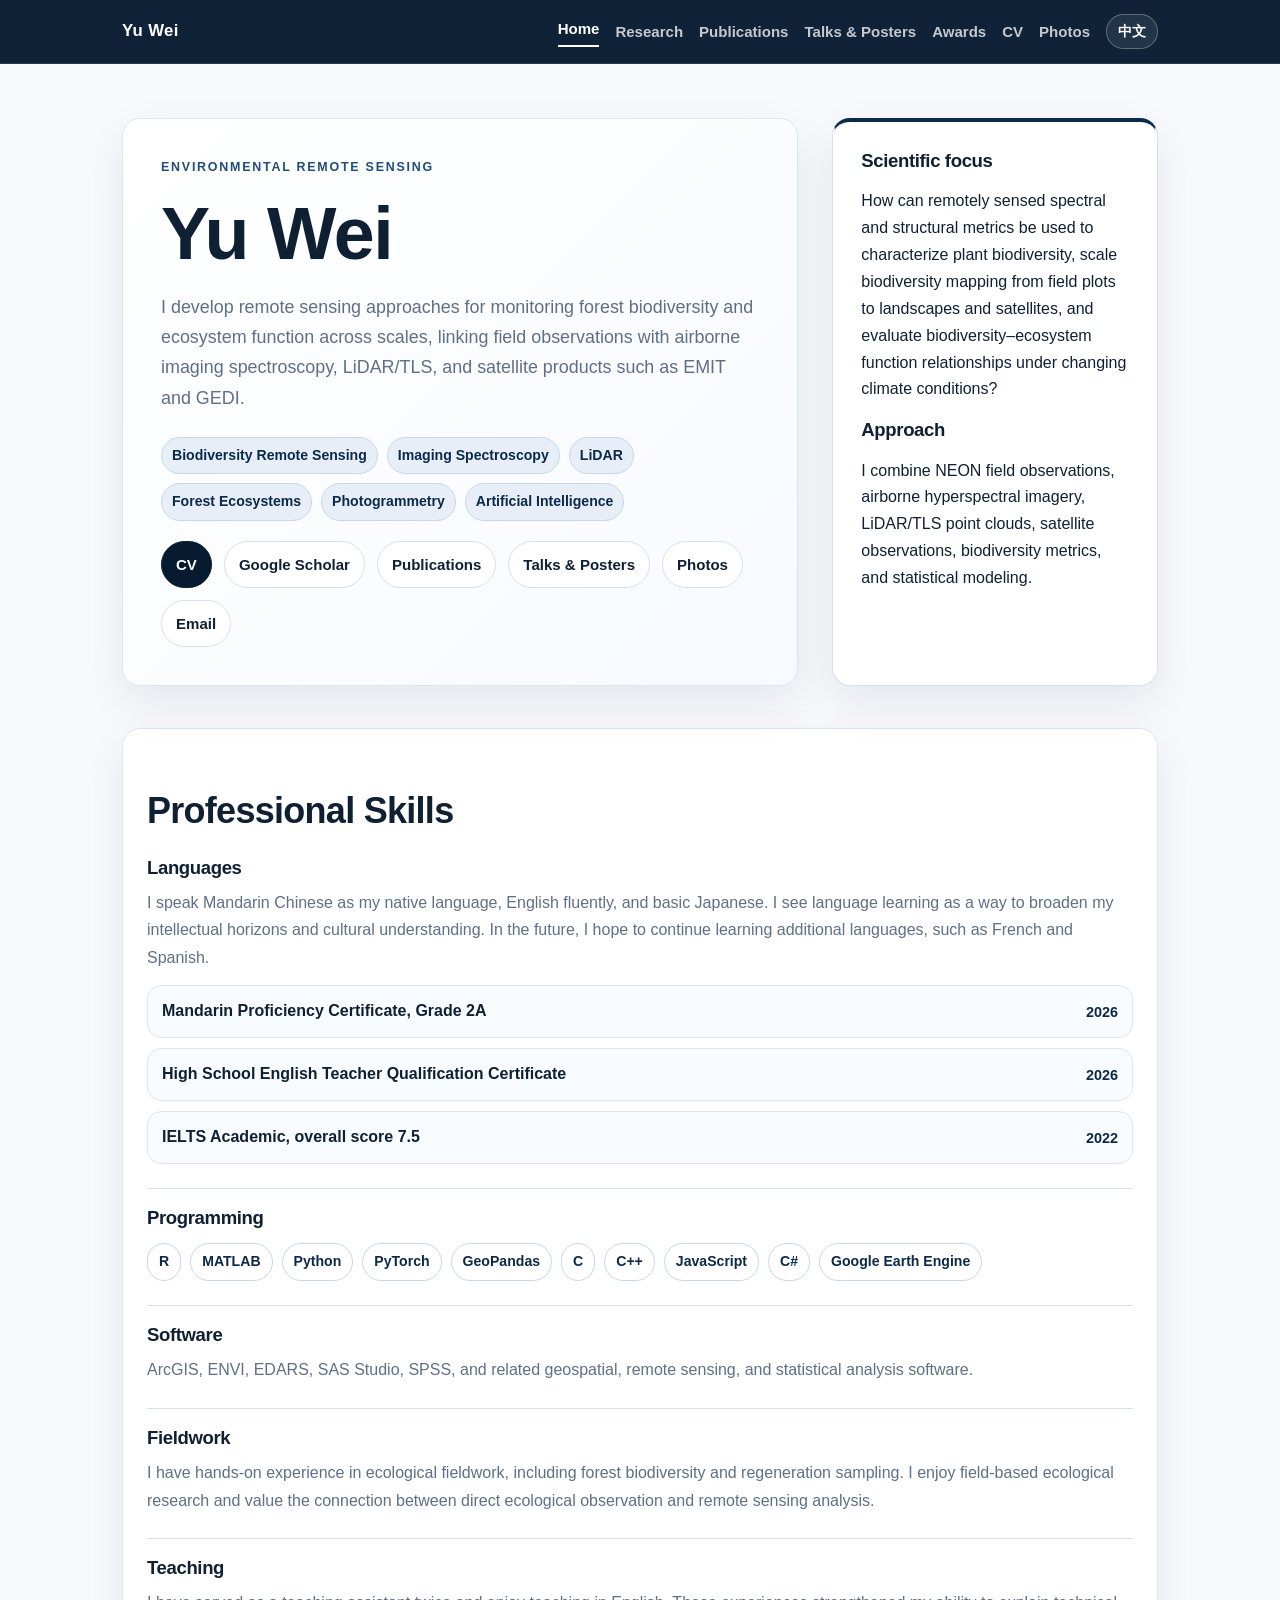
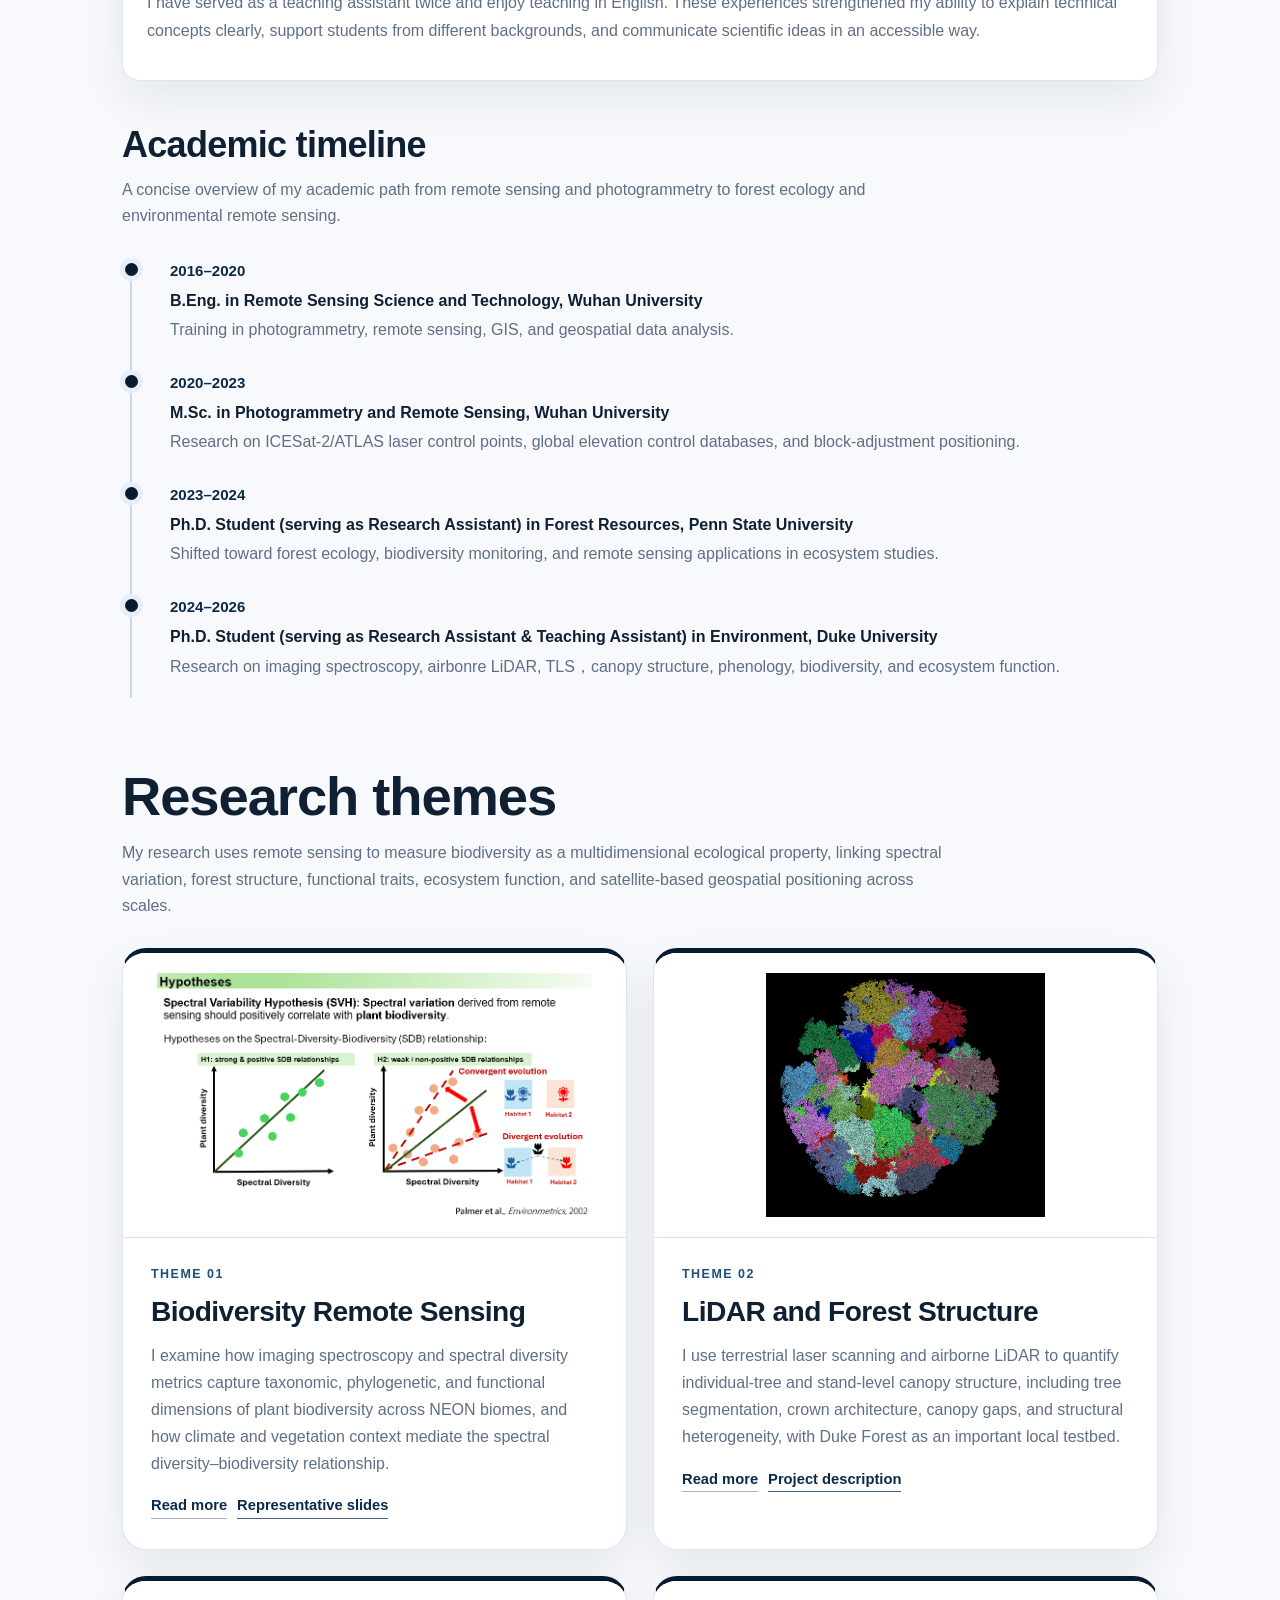
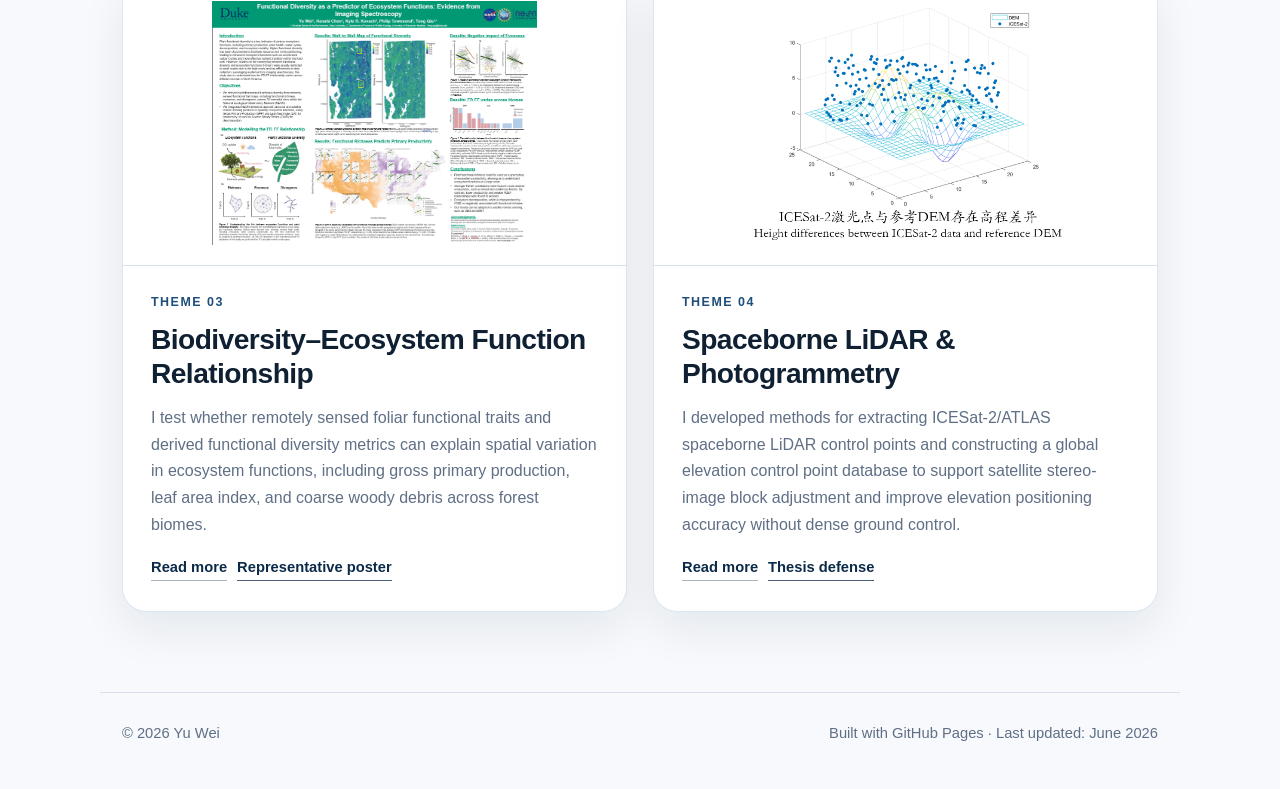
==== index.html @ 283d332b "Update index.html" ====
<!doctype html>
<html lang="en">
<head>
  <meta charset="utf-8">
  <meta name="viewport" content="width=device-width, initial-scale=1">
  <title>Yu Wei | Environmental Remote Sensing</title>
  <meta name="description" content="Yu Wei academic website: environmental remote sensing, biodiversity, imaging spectroscopy, LiDAR, forest ecosystems, and photogrammetry.">
  <link rel="stylesheet" href="assets/css/style.css">
  <script src="assets/js/language.js" defer></script>
</head>
<body>
  <header class="site-header">
    <div class="nav-wrap">
      <a class="brand" href="index.html">Yu Wei</a>
      <nav class="nav-links" aria-label="Primary navigation">
        <a class="active" href="index.html"><span data-lang="en">Home</span><span data-lang="zh">首页</span></a>
        <a href="research.html"><span data-lang="en">Research</span><span data-lang="zh">研究方向</span></a>
        <a href="publications.html"><span data-lang="en">Publications</span><span data-lang="zh">论文</span></a>
        <a href="talks.html"><span data-lang="en">Talks & Posters</span><span data-lang="zh">报告与海报</span></a>
        <a href="awards.html"><span data-lang="en">Awards</span><span data-lang="zh">获奖</span></a>
        <a href="cv.html">CV</a>
        <a href="photos.html"><span data-lang="en">Photos</span><span data-lang="zh">照片</span></a>
        <button class="lang-toggle" type="button" data-language-toggle>中文</button>
      </nav>
    </div>
  </header>

  <main>
    <section class="hero">
      <div class="hero-card">
        <div class="kicker" data-lang="en">Environmental remote sensing</div>
        <div class="kicker" data-lang="zh">环境遥感 · 森林生态 · 生物多样性</div>
        <h1>Yu Wei</h1>
        <p class="subtitle" data-lang="en">I develop remote sensing approaches for monitoring forest biodiversity and ecosystem function across scales, linking field observations with airborne imaging spectroscopy, LiDAR/TLS, and satellite products such as EMIT and GEDI.</p>
        <p class="subtitle" data-lang="zh">我的研究关注如何利用地面生态观测、机载成像光谱、LiDAR/TLS 以及 EMIT、GEDI 等卫星产品，跨尺度监测森林生物多样性与生态系统功能。</p>
        <ul class="tag-list">
          <li>Biodiversity Remote Sensing</li>
          <li>Imaging Spectroscopy</li>
          <li>LiDAR</li>
          <li>Forest Ecosystems</li>
          <li>Photogrammetry</li>
          <li>Artificial Intelligence</li>
        </ul>
        <div class="button-row">
          <a class="btn primary" href="cv.html">CV</a>
          <a class="btn" href="https://scholar.google.com/citations?view_op=list_works&hl=en&user=TXt2A0kAAAAJ&gmla=ACrTK9VvQ-kwwKFlws4cNodBIOLN2UEH8RwdOVvWnGmJT-XGql6y79Qq88NkaGDAsF8CRapXky7pC4OlZDYAz9AXnV3YLmIziG0u" target="_blank" rel="noopener">Google Scholar</a>
          <a class="btn" href="publications.html"><span data-lang="en">Publications</span><span data-lang="zh">论文列表</span></a>
          <a class="btn" href="talks.html"><span data-lang="en">Talks & Posters</span><span data-lang="zh">报告与海报</span></a>
          <a class="btn" href="photos.html"><span data-lang="en">Photos</span><span data-lang="zh">照片</span></a>
          <a class="btn" href="mailto:ywei.eco@gmail.com">Email</a>
        </div>
      </div>
      <aside class="side-card">
      <h3 data-lang="en">Scientific focus</h3>
      <h3 data-lang="zh">科学问题</h3>
      <p data-lang="en">How can remotely sensed spectral and structural metrics be used to characterize plant biodiversity, scale biodiversity mapping from field plots to landscapes and satellites, and evaluate biodiversity–ecosystem function relationships under changing climate conditions?</p>
      <p data-lang="zh">如何利用遥感获取的光谱和结构指标刻画植物多样性，将生物多样性监测从样地扩展到景观和卫星尺度，并进一步评估气候变化背景下生物多样性与生态系统功能之间的关系？</p>
    
      <h3 data-lang="en">Approach</h3>
      <h3 data-lang="zh">研究方法</h3>
      <p data-lang="en">I combine NEON field observations, airborne hyperspectral imagery, LiDAR/TLS point clouds, satellite observations, biodiversity metrics, and statistical modeling.</p>
      <p data-lang="zh">我结合 NEON 地面观测、机载高光谱影像、LiDAR/TLS 点云、卫星观测、生物多样性指标和统计建模方法开展研究。</p>
    </aside>
    </section>

<section class="card skills-certificates">

  <h2 data-lang="en">Professional Skills</h2>
  <h2 data-lang="zh">专业技能</h2>

  <div class="skill-block">
    <h3 data-lang="en">Languages</h3>
    <h3 data-lang="zh">语言能力</h3>

    <p data-lang="en">
      I speak Mandarin Chinese as my native language, English fluently, and basic Japanese. I see language learning as a way to broaden my intellectual horizons and cultural understanding. In the future, I hope to continue learning additional languages, such as French and Spanish.
    </p>

    <p data-lang="zh">
      我的母语是中文，能够流利使用英语，正在学习日语。我认为学习新的语言有助于拓宽人生的边界，因此会坚持学习更多的语言。
    </p>

    <ul class="cert-list">
      <li>
        <span data-lang="en">Mandarin Proficiency Certificate, Grade 2A</span>
        <span data-lang="zh">普通话水平测试二级甲等</span>
        <span class="cert-year">2026</span>
      </li>
      <li>
        <span data-lang="en">High School English Teacher Qualification Certificate</span>
        <span data-lang="zh">高中英语教师资格证</span>
        <span class="cert-year">2026</span>
      </li>
      <li>
        <span data-lang="en">IELTS Academic, overall score 7.5</span>
        <span data-lang="zh">IELTS 雅思学术类，总分 7.5</span>
        <span class="cert-year">2022</span>
      </li>
    </ul>
  </div>

  <div class="skill-block">
    <h3 data-lang="en">Programming</h3>
    <h3 data-lang="zh">编程</h3>

    <div class="skill-tags">
      <span>R</span>
      <span>MATLAB</span>
      <span>Python</span>
      <span>PyTorch</span>
      <span>GeoPandas</span>
      <span>C</span>
      <span>C++</span>
      <span>JavaScript</span>
      <span>C#</span>
      <span>Google Earth Engine</span>
    </div>
  </div>

  <div class="skill-block">
    <h3 data-lang="en">Software</h3>
    <h3 data-lang="zh">专业软件</h3>

    <p data-lang="en">
      ArcGIS, ENVI, EDARS, SAS Studio, SPSS, and related geospatial, remote sensing, and statistical analysis software.
    </p>

    <p data-lang="zh">
      熟悉 ArcGIS、ENVI、EDARS、SAS Studio、SPSS 等地理空间分析、遥感处理与统计分析相关软件。
    </p>
  </div>

  <div class="skill-block">
    <h3 data-lang="en">Fieldwork</h3>
    <h3 data-lang="zh">田野调查</h3>

    <p data-lang="en">
      I have hands-on experience in ecological fieldwork, including forest biodiversity and regeneration sampling. I enjoy field-based ecological research and value the connection between direct ecological observation and remote sensing analysis.
    </p>

    <p data-lang="zh">
      我具有生态学田野调查经验，包括森林生物多样性调查与森林再生采样工作。我很享受田野工作。
    </p>
  </div>

  <div class="skill-block">
    <h3 data-lang="en">Teaching</h3>
    <h3 data-lang="zh">教学经历</h3>

    <p data-lang="en">
      I have served as a teaching assistant twice and enjoy teaching in English. These experiences strengthened my ability to explain technical concepts clearly, support students from different backgrounds, and communicate scientific ideas in an accessible way.
    </p>

    <p data-lang="zh">
      我担任过两次助教，并且享受全英文教学的过程。
    </p>
  </div>
</section>

    
    <section>
      <h2 data-lang="en">Academic timeline</h2>
      <h2 data-lang="zh">学术经历</h2>
      <p class="section-intro" data-lang="en">A concise overview of my academic path from remote sensing and photogrammetry to forest ecology and environmental remote sensing.</p>
      <p class="section-intro" data-lang="zh">以下时间线展示了我从遥感与摄影测量到森林生态与环境遥感方向的学术路径。</p>
      <div class="timeline">
        <div class="timeline-item">
          <div class="timeline-year">2016–2020</div>
          <div class="timeline-title" data-lang="en">B.Eng. in Remote Sensing Science and Technology, Wuhan University</div>
          <div class="timeline-title" data-lang="zh">武汉大学 · 遥感科学与技术 · 本科</div>
          <p class="timeline-text" data-lang="en">Training in photogrammetry, remote sensing, GIS, and geospatial data analysis.</p>
          <p class="timeline-text" data-lang="zh">系统学习摄影测量、遥感、GIS 与空间数据分析。</p>
        </div>
        <div class="timeline-item">
          <div class="timeline-year">2020–2023</div>
          <div class="timeline-title" data-lang="en">M.Sc. in Photogrammetry and Remote Sensing, Wuhan University</div>
          <div class="timeline-title" data-lang="zh">武汉大学 · 摄影测量与遥感 · 硕士|教学助理</div>
          <p class="timeline-text" data-lang="en">Research on ICESat-2/ATLAS laser control points, global elevation control databases, and block-adjustment positioning.</p>
          <p class="timeline-text" data-lang="zh">研究 ICESat-2/ATLAS 星载激光控制点提取、全球高程控制点数据库构建与辅助区域网平差定位（详情见论文）。</p>
        </div>
        <div class="timeline-item">
          <div class="timeline-year">2023–2024</div>
          <div class="timeline-title" data-lang="en">Ph.D. Student (serving as Research Assistant) in Forest Resources, Penn State University</div>
          <div class="timeline-title" data-lang="zh">宾夕法尼亚州立大学 · 森林资源方向 · 博士|研究助理</div>
          <p class="timeline-text" data-lang="en">Shifted toward forest ecology, biodiversity monitoring, and remote sensing applications in ecosystem studies.</p>
          <p class="timeline-text" data-lang="zh">研究方向转向森林监测、植被生物多样性监测、AI+遥感、森林生态系统的遥感检测应用等。</p>
        </div>
        <div class="timeline-item">
          <div class="timeline-year">2024–2026</div>
          <div class="timeline-title" data-lang="en">Ph.D. Student (serving as Research Assistant & Teaching Assistant) in Environment, Duke University</div>
          <div class="timeline-title" data-lang="zh">杜克大学 · 环境方向 · 博士|研究助理|教学助理</div>
          <p class="timeline-text" data-lang="en">Research on imaging spectroscopy, airbonre LiDAR, TLS，canopy structure, phenology, biodiversity, and ecosystem function.</p>
          <p class="timeline-text" data-lang="zh">围绕成像光谱、机载LiDAR、地基激光雷达、森林冠层结构、物候、生物多样性与生态系统功能开展研究。</p>
        </div>
      </div>
    </section>

    <section>
      <h2 class="home-themes-title" data-lang="en">Research themes</h2>
<h2 class="home-themes-title" data-lang="zh">主要研究主题</h2>

<p class="section-intro" data-lang="en">My research uses remote sensing to measure biodiversity as a multidimensional ecological property, linking spectral variation, forest structure, functional traits, ecosystem function, and satellite-based geospatial positioning across scales.</p>
<p class="section-intro" data-lang="zh">我的研究利用遥感方法刻画多维度生物多样性，并将光谱变化、森林结构、功能性状、生态系统功能以及星载遥感定位方法联系起来。</p>

<div class="theme-grid">
  <article class="theme-card featured">
    <a class="theme-media-link" href="assets/img/research-biodiversity.svg" target="_blank" rel="noopener">
      <img class="theme-media" src="assets/img/research-biodiversity.svg" alt="Biodiversity remote sensing figure">
    </a>
    <div class="theme-body">
      <div class="theme-number">Theme 01</div>
      <h3 class="theme-title" data-lang="en">Biodiversity Remote Sensing</h3>
      <h3 class="theme-title" data-lang="zh">生物多样性遥感</h3>
      <p data-lang="en">I examine how imaging spectroscopy and spectral diversity metrics capture taxonomic, phylogenetic, and functional dimensions of plant biodiversity across NEON biomes, and how climate and vegetation context mediate the spectral diversity–biodiversity relationship.</p>
      <p data-lang="zh">我研究成像光谱和光谱多样性指标如何刻画植物分类、系统发育和功能多样性，并分析气候和植被类型如何影响光谱多样性—生物多样性关系。</p>
      <div class="link-row">
        <a class="mini-link" href="research.html">Read more</a>
        <a class="mini-link" href="assets/files/esa-slides.pdf" target="_blank" rel="noopener">Representative slides</a>
      </div>
    </div>
  </article>

  <article class="theme-card featured">
    <a class="theme-media-link" href="assets/img/research-forest-structure.svg" target="_blank" rel="noopener">
      <img class="theme-media" src="assets/img/research-forest-structure.svg" alt="LiDAR and forest structure figure">
    </a>
    <div class="theme-body">
      <div class="theme-number">Theme 02</div>
      <h3 class="theme-title" data-lang="en">LiDAR and Forest Structure</h3>
      <h3 class="theme-title" data-lang="zh">LiDAR 与森林结构</h3>
      <p data-lang="en">I use terrestrial laser scanning and airborne LiDAR to quantify individual-tree and stand-level canopy structure, including tree segmentation, crown architecture, canopy gaps, and structural heterogeneity, with Duke Forest as an important local testbed.</p>
      <p data-lang="zh">我利用 TLS 和机载 LiDAR 量化单木和林分尺度的冠层结构，包括单木分割、树冠结构、林窗和结构异质性，并以 Duke Forest 作为重要研究样地。</p>
      <div class="link-row">
        <a class="mini-link" href="research.html">Read more</a>
        <a class="mini-link" href="assets/files/duke-forest-biodiversity.pdf" target="_blank" rel="noopener">Project description</a>
      </div>
    </div>
  </article>

  <article class="theme-card featured">
    <a class="theme-media-link" href="assets/img/talk-agu-2024.svg" target="_blank" rel="noopener">
      <img class="theme-media" src="assets/img/talk-agu-2024.svg" alt="Biodiversity and ecosystem function poster">
    </a>
    <div class="theme-body">
      <div class="theme-number">Theme 03</div>
      <h3 class="theme-title" data-lang="en">Biodiversity–Ecosystem Function Relationship</h3>
      <h3 class="theme-title" data-lang="zh">生物多样性—生态系统功能关系</h3>
      <p data-lang="en">I test whether remotely sensed foliar functional traits and derived functional diversity metrics can explain spatial variation in ecosystem functions, including gross primary production, leaf area index, and coarse woody debris across forest biomes.</p>
      <p data-lang="zh">我研究遥感反演的叶片功能性状和功能多样性指标是否能够解释生态系统功能的空间差异，包括 GPP、LAI 和粗木质残体等指标。</p>
      <div class="link-row">
        <a class="mini-link" href="research.html">Read more</a>
        <a class="mini-link" href="assets/files/poster-yu-final.pdf" target="_blank" rel="noopener">Representative poster</a>
      </div>
    </div>
  </article>

  <article class="theme-card featured">
    <a class="theme-media-link" href="assets/img/research-spaceborne-lidar.svg" target="_blank" rel="noopener">
      <img class="theme-media" src="assets/img/research-spaceborne-lidar.svg" alt="Spaceborne LiDAR and photogrammetry figure">
    </a>
    <div class="theme-body">
      <div class="theme-number">Theme 04</div>
      <h3 class="theme-title" data-lang="en">Spaceborne LiDAR & Photogrammetry</h3>
      <h3 class="theme-title" data-lang="zh">星载 LiDAR 与摄影测量</h3>
      <p data-lang="en">I developed methods for extracting ICESat-2/ATLAS spaceborne LiDAR control points and constructing a global elevation control point database to support satellite stereo-image block adjustment and improve elevation positioning accuracy without dense ground control.</p>
      <p data-lang="zh">我研究 ICESat-2/ATLAS 星载激光控制点提取和全球高程控制点数据库构建方法，用于辅助光学卫星立体影像区域网平差，并提升少控制或无地面控制条件下的高程定位精度。</p>
      <div class="link-row">
        <a class="mini-link" href="research.html">Read more</a>
        <a class="mini-link" href="assets/files/wuhan-thesis-defense.pdf" target="_blank" rel="noopener">Thesis defense</a>
      </div>
    </div>
  </article>
  </div>
  </main>

  <footer class="footer">
    <span>© <span id="year">2026</span> Yu Wei</span>
    <span data-lang="en">Built with GitHub Pages · Last updated: June 2026</span>
    <span data-lang="zh">基于 GitHub Pages 搭建 · 最近更新：2026年6月</span>
  </footer>
  <script>document.getElementById('year').textContent = new Date().getFullYear();</script>
</body>
</html>
---- assets/css/style.css ----
:root {
  --bg: #f7f9fc;
  --paper: #ffffff;
  --text: #102033;
  --muted: #5f6f85;
  --line: #d8e0ec;
  --accent: #0b2a4a;
  --accent-soft: #e7eef8;
  --accent-2: #1f4e79;
  --navy: #061a30;
  --navy-2: #0b2a4a;
  --shadow: 0 18px 45px rgba(6, 26, 48, 0.08);
  --radius: 18px;
  --max: 1080px;
}

* { box-sizing: border-box; }

html { scroll-behavior: smooth; }

body {
  margin: 0;
  background: var(--bg);
  color: var(--text);
  font-family: Inter, -apple-system, BlinkMacSystemFont, "Segoe UI", "Noto Sans", "Helvetica Neue", Arial, "Noto Sans SC", sans-serif;
  line-height: 1.68;
  font-size: 16px;
}

a { color: var(--accent); text-decoration: none; }
a:hover { text-decoration: underline; }

.site-header {
  position: sticky;
  top: 0;
  z-index: 100;
  background: rgba(251, 251, 248, 0.92);
  backdrop-filter: blur(14px);
  border-bottom: 1px solid var(--line);
}

.nav-wrap {
  max-width: var(--max);
  margin: 0 auto;
  padding: 14px 22px;
  display: flex;
  align-items: center;
  justify-content: space-between;
  gap: 18px;
}

.brand {
  font-size: 1.05rem;
  font-weight: 750;
  letter-spacing: 0.02em;
  color: var(--text);
  white-space: nowrap;
}

.nav-links {
  display: flex;
  align-items: center;
  gap: 16px;
  font-size: 0.94rem;
  flex-wrap: wrap;
  justify-content: flex-end;
}

.nav-links a {
  color: var(--muted);
  font-weight: 550;
}

.nav-links a.active,
.nav-links a:hover {
  color: var(--accent);
  text-decoration: none;
}

.lang-toggle {
  border: 1px solid var(--line);
  background: var(--paper);
  color: var(--text);
  padding: 7px 11px;
  border-radius: 999px;
  cursor: pointer;
  font-weight: 650;
  font-size: 0.9rem;
  box-shadow: 0 5px 12px rgba(31, 41, 51, 0.04);
}

.lang-toggle:hover { border-color: var(--accent); color: var(--accent); }

main {
  max-width: var(--max);
  margin: 0 auto;
  padding: 54px 22px 80px;
}

.hero {
  display: grid;
  grid-template-columns: 1.35fr 0.65fr;
  gap: 34px;
  align-items: stretch;
  margin-bottom: 42px;
}

.hero-card,
.side-card,
.card,
.project-card,
.entry-card {
  background: var(--paper);
  border: 1px solid var(--line);
  border-radius: var(--radius);
  box-shadow: var(--shadow);
}

.hero-card { padding: 38px; }
.side-card { padding: 28px; }

.kicker {
  text-transform: uppercase;
  letter-spacing: 0.14em;
  color: var(--accent-2);
  font-size: 0.78rem;
  font-weight: 800;
  margin-bottom: 12px;
}

h1, h2, h3 {
  line-height: 1.2;
  margin: 0 0 14px;
  letter-spacing: -0.02em;
}

h1 { font-size: clamp(2.15rem, 6vw, 4.6rem); }
h2 { font-size: clamp(1.55rem, 3vw, 2.25rem); margin-top: 36px; }
h3 { font-size: 1.16rem; }

.subtitle {
  font-size: 1.12rem;
  color: var(--muted);
  max-width: 760px;
  margin: 0 0 24px;
}

.button-row {
  display: flex;
  flex-wrap: wrap;
  gap: 12px;
  margin-top: 20px;
}

.btn {
  display: inline-flex;
  align-items: center;
  gap: 7px;
  border: 1px solid var(--line);
  background: var(--paper);
  color: var(--text);
  padding: 10px 14px;
  border-radius: 999px;
  font-weight: 650;
  font-size: 0.94rem;
}

.btn.primary {
  background: var(--accent);
  border-color: var(--accent);
  color: #fff;
}

.btn:hover { text-decoration: none; transform: translateY(-1px); }

.tag-list {
  display: flex;
  flex-wrap: wrap;
  gap: 9px;
  padding: 0;
  margin: 16px 0 0;
  list-style: none;
}

.tag-list li {
  border: 1px solid var(--line);
  background: var(--accent-soft);
  color: #274857;
  border-radius: 999px;
  padding: 6px 10px;
  font-size: 0.88rem;
  font-weight: 650;
}

.section-intro {
  color: var(--muted);
  max-width: 820px;
  margin-top: -4px;
  margin-bottom: 22px;
}

.grid-2,
.grid-3 {
  display: grid;
  gap: 18px;
}

.grid-2 { grid-template-columns: repeat(2, minmax(0, 1fr)); }
.grid-3 { grid-template-columns: repeat(3, minmax(0, 1fr)); }

.card,
.project-card,
.entry-card { padding: 24px; }

.card p,
.project-card p,
.entry-card p { margin: 8px 0 0; color: var(--muted); }

.meta {
  font-size: 0.91rem;
  color: var(--muted);
  font-weight: 600;
}

.timeline {
  position: relative;
  margin: 28px 0 12px;
  padding-left: 26px;
}

.timeline::before {
  content: "";
  position: absolute;
  left: 8px;
  top: 4px;
  bottom: 8px;
  width: 2px;
  background: var(--line);
}

.timeline-item {
  position: relative;
  padding: 0 0 26px 22px;
}

.timeline-item::before {
  content: "";
  position: absolute;
  left: -23px;
  top: 5px;
  width: 13px;
  height: 13px;
  border-radius: 50%;
  background: var(--accent);
  box-shadow: 0 0 0 5px var(--accent-soft);
}

.timeline-year {
  font-weight: 800;
  color: var(--accent);
  font-size: 0.94rem;
  margin-bottom: 4px;
}

.timeline-title { font-weight: 800; margin-bottom: 3px; }
.timeline-text { color: var(--muted); margin: 0; }

.list-clean {
  list-style: none;
  padding: 0;
  margin: 0;
}

.list-clean li {
  padding: 14px 0;
  border-bottom: 1px solid var(--line);
}

.list-clean li:last-child { border-bottom: none; }

.pub-title,
.talk-title {
  font-weight: 760;
  color: var(--text);
}

.citation {
  color: var(--muted);
  margin: 5px 0 8px;
}

.link-row {
  display: flex;
  flex-wrap: wrap;
  gap: 10px;
  margin-top: 8px;
}

.mini-link {
  border-bottom: 1px solid rgba(36, 92, 116, 0.35);
  font-size: 0.92rem;
  font-weight: 650;
}

.notice {
  border: 1px solid #d8d6c9;
  background: #fffdf2;
  color: #5a4b21;
  border-radius: var(--radius);
  padding: 18px 20px;
  margin: 22px 0;
}

.footer {
  border-top: 1px solid var(--line);
  color: var(--muted);
  max-width: var(--max);
  margin: 0 auto;
  padding: 28px 22px 44px;
  font-size: 0.92rem;
  display: flex;
  justify-content: space-between;
  gap: 14px;
  flex-wrap: wrap;
}

[data-lang="zh"] { display: none; }
html.zh [data-lang="en"] { display: none; }
html.zh [data-lang="zh"] { display: initial; }
html.zh div[data-lang="zh"],
html.zh section[data-lang="zh"],
html.zh article[data-lang="zh"],
html.zh ul[data-lang="zh"],
html.zh li[data-lang="zh"],
html.zh p[data-lang="zh"] { display: block; }
html.zh span[data-lang="zh"],
html.zh a[data-lang="zh"] { display: inline; }

@media (max-width: 840px) {
  .hero { grid-template-columns: 1fr; }
  .grid-2, .grid-3 { grid-template-columns: 1fr; }
  .nav-wrap { align-items: flex-start; flex-direction: column; }
  .nav-links { justify-content: flex-start; gap: 12px; }
  .hero-card { padding: 28px; }
  main { padding-top: 34px; }
}


/* --- Media-rich update: research theme images, larger theme cards, presentation media --- */
.theme-grid {
  display: grid;
  grid-template-columns: repeat(3, minmax(0, 1fr));
  gap: 22px;
  margin-top: 22px;
}

.theme-card {
  overflow: hidden;
  background: var(--paper);
  border: 1px solid var(--line);
  border-radius: 24px;
  box-shadow: var(--shadow);
  display: flex;
  flex-direction: column;
  min-height: 100%;
}

.theme-card.featured {
  grid-column: span 1;
}

.theme-media {
  display: block;
  width: 100%;
  aspect-ratio: 16 / 9.2;
  object-fit: cover;
  background: var(--accent-soft);
  border-bottom: 1px solid var(--line);
}

.theme-body {
  padding: 24px 24px 26px;
}

.theme-number {
  color: var(--accent-2);
  font-size: 0.78rem;
  text-transform: uppercase;
  letter-spacing: 0.12em;
  font-weight: 800;
  margin-bottom: 10px;
}

.theme-title {
  font-size: clamp(1.42rem, 2.4vw, 2.05rem);
  margin-bottom: 12px;
}

.theme-body p {
  color: var(--muted);
  margin: 0 0 14px;
}

.home-themes-title {
  font-size: clamp(2rem, 4.4vw, 3.4rem);
  margin-top: 54px;
}

.entry-media-card {
  display: grid;
  grid-template-columns: 0.95fr 1.05fr;
  gap: 0;
  padding: 0;
  overflow: hidden;
}

.entry-media-card .entry-media,
.talk-media,
.pub-media {
  width: 100%;
  height: 100%;
  min-height: 220px;
  object-fit: cover;
  background: var(--accent-soft);
}

.entry-media-card .entry-content {
  padding: 26px;
}

.pub-feature {
  display: grid;
  grid-template-columns: 0.85fr 1.15fr;
  gap: 0;
  overflow: hidden;
  background: var(--paper);
  border: 1px solid var(--line);
  border-radius: var(--radius);
  box-shadow: var(--shadow);
  margin-bottom: 16px;
}

.pub-feature .pub-content {
  padding: 24px;
}

.talk-card {
  display: grid;
  grid-template-columns: 220px 1fr;
  gap: 0;
  padding: 0;
  overflow: hidden;
  margin-bottom: 16px;
}

.talk-card.no-media {
  display: block;
  padding: 22px 24px;
}

.talk-card .talk-content {
  padding: 22px 24px;
}

.media-note {
  font-size: 0.88rem;
  color: var(--muted);
  margin-top: 9px;
}

@media (max-width: 920px) {
  .theme-grid { grid-template-columns: 1fr; }
  .entry-media-card,
  .pub-feature,
  .talk-card { grid-template-columns: 1fr; }
  .talk-media, .pub-media, .entry-media-card .entry-media { min-height: 190px; }
}

/* Make bilingual headings keep their natural block layout after switching language. */
html.zh h1[data-lang="zh"],
html.zh h2[data-lang="zh"],
html.zh h3[data-lang="zh"] { display: block; }


/* --- v3 navy academic theme + photos page --- */
.site-header {
  background: rgba(6, 26, 48, 0.96);
  border-bottom: 1px solid rgba(255,255,255,0.12);
}

.brand { color: #ffffff; }
.nav-links a { color: rgba(255,255,255,0.76); }
.nav-links a.active,
.nav-links a:hover {
  color: #ffffff;
  text-decoration: none;
}
.nav-links a.active {
  border-bottom: 2px solid #ffffff;
  padding-bottom: 3px;
}

.lang-toggle {
  border-color: rgba(255,255,255,0.28);
  background: rgba(255,255,255,0.08);
  color: #ffffff;
  box-shadow: none;
}
.lang-toggle:hover {
  border-color: #ffffff;
  color: #ffffff;
}

.hero-card {
  background: linear-gradient(135deg, #ffffff 0%, #f7faff 100%);
  border-color: #dce6f3;
}

.side-card {
  border-top: 4px solid var(--accent);
}

.kicker { color: var(--accent-2); }

.btn.primary {
  background: var(--navy);
  border-color: var(--navy);
}
.btn.primary:hover {
  background: var(--accent);
  border-color: var(--accent);
}

.tag-list li {
  background: var(--accent-soft);
  color: var(--accent);
  border-color: #c8d7eb;
}

.timeline::before { background: #c9d6e8; }
.timeline-item::before {
  background: var(--navy);
  box-shadow: 0 0 0 5px var(--accent-soft);
}
.timeline-year { color: var(--accent); }

.theme-card, .card, .project-card, .entry-card, .pub-feature {
  border-color: #dce6f3;
}
.theme-card {
  border-top: 5px solid var(--navy);
}
.theme-number { color: var(--accent-2); }
.theme-media, .talk-media, .pub-media, .entry-media-card .entry-media {
  background: #e7eef8;
}

.mini-link {
  color: var(--accent);
  border-bottom-color: rgba(11,42,74,0.35);
}

.notice {
  border-color: #c8d7eb;
  background: #f4f8ff;
  color: #183a5f;
}

.photo-grid {
  display: grid;
  grid-template-columns: repeat(3, minmax(0, 1fr));
  gap: 20px;
  margin-top: 22px;
}

.photo-card {
  overflow: hidden;
  background: var(--paper);
  border: 1px solid #dce6f3;
  border-radius: 22px;
  box-shadow: var(--shadow);
}

.photo-card img {
  width: 100%;
  aspect-ratio: 4 / 3;
  object-fit: cover;
  display: block;
  background: var(--accent-soft);
  border-bottom: 1px solid var(--line);
}

.photo-caption {
  padding: 18px 18px 20px;
}

.photo-caption h3 {
  margin-bottom: 6px;
}

.photo-caption p {
  margin: 0;
  color: var(--muted);
}

.photo-date {
  color: var(--accent-2);
  font-weight: 800;
  font-size: 0.86rem;
  letter-spacing: 0.08em;
  text-transform: uppercase;
  margin-bottom: 7px;
}

@media (max-width: 920px) {
  .photo-grid { grid-template-columns: 1fr; }
}


/* --- Final media display fix: show full figures, add white borders, avoid cropping --- */

/* Home research theme images */
.theme-media {
  display: block;
  width: 100%;
  height: 250px;
  aspect-ratio: auto;
  object-fit: contain;
  object-position: center;
  background: #ffffff;
  padding: 18px;
  box-sizing: border-box;
  border-bottom: 1px solid #d9e1ec;
}

/* Make theme cards look cleaner with figures */
.theme-card {
  overflow: hidden;
  background: #ffffff;
}

.theme-card:hover {
  transform: translateY(-2px);
  transition: transform 0.18s ease, box-shadow 0.18s ease;
  box-shadow: 0 22px 55px rgba(6, 26, 48, 0.12);
}

/* Talk and poster cards */
.talk-card {
  display: grid;
  grid-template-columns: minmax(300px, 38%) 1fr;
  gap: 0;
  padding: 0;
  overflow: hidden;
  margin-bottom: 18px;
}

/* Image wrapper for clickable high-res media */
.talk-media-link {
  background: #ffffff;
  padding: 16px;
  min-height: 260px;
  display: flex;
  align-items: center;
  justify-content: center;
  border-bottom: 0;
  border-right: 1px solid #d9e1ec;
  position: relative;
  text-decoration: none;
}

/* Actual talk/poster image */
.talk-media {
  width: 100%;
  height: 100%;
  max-height: 360px;
  min-height: 0;
  object-fit: contain;
  object-position: center;
  background: #ffffff;
  display: block;
}

/* Small hover label */
.talk-media-link::after {
  content: "Open image";
  position: absolute;
  right: 12px;
  bottom: 12px;
  background: rgba(6, 26, 48, 0.88);
  color: #ffffff;
  font-size: 0.72rem;
  font-weight: 800;
  letter-spacing: 0.05em;
  text-transform: uppercase;
  padding: 5px 9px;
  border-radius: 999px;
  opacity: 0;
  transform: translateY(4px);
  transition: opacity 0.18s ease, transform 0.18s ease;
}

.talk-media-link:hover {
  background: #f8fbff;
  text-decoration: none;
}

.talk-media-link:hover::after {
  opacity: 1;
  transform: translateY(0);
}

/* PDF links */
.link-row .mini-link[href$=".pdf"] {
  color: var(--accent);
  border-bottom-color: rgba(11, 42, 74, 0.75);
}

/* Simple responsive layout */
@media (max-width: 920px) {
  .theme-media {
    height: 230px;
  }

  .talk-card {
    grid-template-columns: 1fr;
  }

  .talk-media-link {
    min-height: 240px;
    border-right: 0;
    border-bottom: 1px solid #d9e1ec;
  }

  .talk-media {
    max-height: 320px;
  }
}

/* --- Homepage research themes: 4 cards, 2 per row, full image display --- */

.theme-grid {
  display: grid;
  grid-template-columns: repeat(2, minmax(0, 1fr));
  gap: 26px;
  margin-top: 28px;
}

.theme-card {
  overflow: hidden;
  background: #ffffff;
  border: 1px solid #dce6f3;
  border-top: 5px solid var(--navy);
  border-radius: 24px;
  box-shadow: var(--shadow);
  display: flex;
  flex-direction: column;
  min-height: 100%;
}

.theme-media-link {
  display: flex;
  align-items: center;
  justify-content: center;
  height: 285px;
  padding: 20px;
  background: #ffffff;
  border-bottom: 1px solid #d9e1ec;
  overflow: hidden;
  text-decoration: none;
}

.theme-media-link:hover {
  background: #f8fbff;
  text-decoration: none;
}

.theme-media {
  width: 100%;
  height: 100%;
  aspect-ratio: auto;
  object-fit: contain;
  object-position: center;
  display: block;
  background: #ffffff;
  border-bottom: 0;
  padding: 0;
}

.theme-body {
  padding: 26px 28px 30px;
}

.theme-number {
  color: var(--accent-2);
  font-size: 0.78rem;
  text-transform: uppercase;
  letter-spacing: 0.12em;
  font-weight: 800;
  margin-bottom: 10px;
}

.theme-title {
  font-size: clamp(1.45rem, 2.2vw, 2.15rem);
  margin-bottom: 14px;
}

.theme-body p {
  color: var(--muted);
  margin: 0 0 16px;
}

.home-themes-title {
  font-size: clamp(2.1rem, 4.4vw, 3.4rem);
  margin-top: 58px;
}

@media (max-width: 920px) {
  .theme-grid {
    grid-template-columns: 1fr;
  }

  .theme-media-link {
    height: 240px;
  }
}


/* --- Research page detailed theme layout --- */

.research-theme-section {
  margin-top: 44px;
}

.research-theme-heading {
  margin-bottom: 18px;
}

.research-theme-heading .theme-number {
  display: inline-block;
  margin-bottom: 8px;
  color: var(--accent-2);
  font-size: 0.78rem;
  text-transform: uppercase;
  letter-spacing: 0.12em;
  font-weight: 800;
}

.research-theme-heading h2 {
  margin-top: 0;
}

.entry-media-link {
  background: #ffffff;
  padding: 18px;
  min-height: 260px;
  display: flex;
  align-items: center;
  justify-content: center;
  border-right: 1px solid #d9e1ec;
  text-decoration: none;
}

.entry-media-link:hover {
  background: #f8fbff;
  text-decoration: none;
}

.entry-media-card .entry-media {
  width: 100%;
  height: 100%;
  max-height: 340px;
  object-fit: contain;
  object-position: center;
  background: #ffffff;
}

.project-timeline {
  display: grid;
  gap: 16px;
  margin-top: 18px;
}

.project-detail-card {
  background: #ffffff;
  border: 1px solid #dce6f3;
  border-left: 5px solid var(--navy);
  border-radius: 18px;
  box-shadow: 0 12px 34px rgba(6, 26, 48, 0.06);
  padding: 22px 24px;
}

.project-detail-card h3 {
  margin-bottom: 8px;
}

.project-detail-card p {
  color: var(--muted);
  margin: 8px 0 0;
}

.project-date {
  color: var(--accent-2);
  font-size: 0.86rem;
  font-weight: 800;
  letter-spacing: 0.06em;
  text-transform: uppercase;
  margin-bottom: 8px;
}

@media (max-width: 920px) {
  .entry-media-link {
    border-right: 0;
    border-bottom: 1px solid #d9e1ec;
    min-height: 230px;
  }

  .entry-media-card .entry-media {
    max-height: 300px;
  }
}

/* --- Research page project timeline: clean academic layout --- */

.project-timeline {
  position: relative;
  display: grid;
  gap: 20px;
  margin-top: 24px;
  margin-left: 8px;
  padding-left: 34px;
}

/* vertical line */
.project-timeline::before {
  content: "";
  position: absolute;
  left: 9px;
  top: 8px;
  bottom: 8px;
  width: 2px;
  background: #c9d6e8;
}

/* each project card */
.project-detail-card {
  position: relative;
  background: #ffffff;
  border: 1px solid #dce6f3;
  border-radius: 18px;
  box-shadow: 0 12px 34px rgba(6, 26, 48, 0.07);
  padding: 22px 26px 24px;
}

/* timeline dot */
.project-detail-card::before {
  content: "";
  position: absolute;
  left: -33px;
  top: 27px;
  width: 14px;
  height: 14px;
  border-radius: 50%;
  background: var(--navy);
  box-shadow: 0 0 0 5px #e7eef8;
}

/* time label */
.project-date {
  display: inline-block;
  margin-bottom: 8px;
  padding: 4px 10px;
  border-radius: 999px;
  background: #e7eef8;
  color: var(--accent);
  font-size: 0.86rem;
  font-weight: 800;
  letter-spacing: 0.04em;
}

/* project title */
.project-detail-card h3 {
  margin: 0 0 12px;
  color: var(--text);
  font-size: 1.25rem;
  line-height: 1.32;
}

/* project description */
.project-detail-card p {
  margin: 0 0 12px;
  color: var(--muted);
  line-height: 1.72;
}

/* links inside each project card */
.project-detail-card .link-row {
  margin-top: 14px;
}

.project-detail-card .mini-link {
  display: inline-flex;
  align-items: center;
  border: 1px solid #c8d7eb;
  border-radius: 999px;
  padding: 6px 11px;
  background: #ffffff;
  color: var(--accent);
  font-weight: 750;
  font-size: 0.88rem;
  text-decoration: none;
}

.project-detail-card .mini-link:hover {
  background: #f4f8ff;
  border-color: var(--accent);
  text-decoration: none;
}

/* spacing between major research themes */
.research-theme-section {
  margin-top: 56px;
}

.research-theme-heading {
  margin-bottom: 20px;
}

.research-theme-heading .theme-number {
  display: inline-block;
  margin-bottom: 8px;
  color: var(--accent-2);
  font-size: 0.78rem;
  text-transform: uppercase;
  letter-spacing: 0.12em;
  font-weight: 800;
}

.research-theme-heading h2 {
  margin-top: 0;
  margin-bottom: 16px;
}

/* mobile */
@media (max-width: 720px) {
  .project-timeline {
    margin-left: 0;
    padding-left: 24px;
  }

  .project-timeline::before {
    left: 6px;
  }

  .project-detail-card::before {
    left: -27px;
  }

  .project-detail-card {
    padding: 20px 20px 22px;
  }
}

/* --- Larger spacing between research themes --- */

.research-theme-section {
  margin-top: 90px;
  padding-top: 18px;
}

/* First theme should also have enough distance from the intro card */
.card + .research-theme-section {
  margin-top: 96px;
}

/* Add visual separation between themes */
.research-theme-section + .research-theme-section {
  margin-top: 110px;
}

/* Theme label spacing */
.research-theme-heading {
  margin-bottom: 26px;
}

.research-theme-heading .theme-number {
  display: inline-block;
  margin-bottom: 14px;
}

/* Theme title should not stick to the top */
.research-theme-heading h2 {
  margin-top: 0;
  margin-bottom: 22px;
}

/* Give the overview card some breathing room before project timeline */
.entry-media-card {
  margin-bottom: 28px;
}

/* Project timeline spacing */
.project-timeline {
  margin-top: 30px;
}

/* --- Highlight my name in publication author lists --- */

.author-me {
  color: #0b4f8a;
  font-weight: 850;
}

.author-note {
  display: inline-block;
  margin-top: 7px;
  padding: 4px 9px;
  border-radius: 999px;
  background: #e7eef8;
  color: #0b2a4a;
  font-size: 0.82rem;
  font-weight: 750;
  letter-spacing: 0.01em;
}


/* --- Talks page: event-first layout, citation hierarchy, light-blue author highlight --- */

.author-me {
  color: #4f9cf9;
  font-weight: 850;
}

.event-name {
  color: var(--text);
  font-size: 1.22rem;
  font-weight: 850;
  line-height: 1.32;
  margin-bottom: 4px;
}

.event-meta {
  color: var(--accent-2);
  font-size: 0.92rem;
  font-weight: 750;
  margin-bottom: 10px;
}

.talk-citation {
  color: var(--muted);
  font-size: 0.94rem;
  line-height: 1.58;
  margin: 8px 0 12px;
}

.talk-abstract {
  margin-top: 14px;
  padding: 15px 17px;
  border-left: 4px solid #4f9cf9;
  background: #f4f8ff;
  border-radius: 14px;
}

.talk-abstract p {
  color: var(--muted);
  font-size: 0.94rem;
  line-height: 1.68;
  margin: 8px 0 0;
}

.abstract-label {
  color: var(--accent);
  font-size: 0.8rem;
  text-transform: uppercase;
  letter-spacing: 0.08em;
  font-weight: 850;
}

.talk-content .link-row {
  margin-top: 14px;
}

.talk-card.no-media {
  padding: 22px 24px;
}

.talk-card.no-media + .talk-card.no-media {
  margin-top: 12px;
}


/* --- Move abstracts below media + citation area on talks page --- */

.talk-card.has-abstract {
  display: grid;
  grid-template-columns: minmax(280px, 38%) 1fr;
  align-items: stretch;
}

/* Make the image area only match the upper text area, not the long abstract */
.talk-card.has-abstract .talk-media-link {
  grid-column: 1;
  grid-row: 1;
  min-height: 260px;
  border-right: 1px solid #d9e1ec;
  border-bottom: 1px solid #d9e1ec;
}

.talk-card.has-abstract .talk-content {
  grid-column: 2;
  grid-row: 1;
}

/* Abstract spans the full card width underneath */
.talk-card.has-abstract .talk-abstract {
  grid-column: 1 / -1;
  grid-row: 2;
  margin: 0;
  padding: 22px 26px 24px;
  border-left: 0;
  border-top: 1px solid #d9e1ec;
  border-radius: 0;
  background: #f4f8ff;
}

/* Keep the blue label and readable text */
.talk-card.has-abstract .abstract-label {
  color: var(--accent);
  font-size: 0.8rem;
  text-transform: uppercase;
  letter-spacing: 0.08em;
  font-weight: 850;
  margin-bottom: 8px;
}

.talk-card.has-abstract .talk-abstract p {
  max-width: 980px;
  color: var(--muted);
  font-size: 0.95rem;
  line-height: 1.72;
  margin: 8px 0 0;
}

/* Mobile: everything stacks naturally */
@media (max-width: 920px) {
  .talk-card.has-abstract {
    grid-template-columns: 1fr;
  }

  .talk-card.has-abstract .talk-media-link,
  .talk-card.has-abstract .talk-content,
  .talk-card.has-abstract .talk-abstract {
    grid-column: 1;
  }

  .talk-card.has-abstract .talk-media-link {
    grid-row: 1;
    border-right: 0;
  }

  .talk-card.has-abstract .talk-content {
    grid-row: 2;
  }

  .talk-card.has-abstract .talk-abstract {
    grid-row: 3;
  }
}


/* --- FIX: make talk abstracts span full card width --- */

.talk-card.has-abstract {
  display: grid !important;
  grid-template-columns: minmax(260px, 38%) 1fr !important;
  grid-template-areas:
    "media content"
    "abstract abstract" !important;
  align-items: stretch;
  overflow: hidden;
}

.talk-card.has-abstract .talk-media-link {
  grid-area: media !important;
  min-height: 230px;
  border-right: 1px solid #d9e1ec;
  border-bottom: 1px solid #d9e1ec;
}

.talk-card.has-abstract .talk-content {
  grid-area: content !important;
  padding: 22px 26px;
}

.talk-card.has-abstract .talk-abstract {
  grid-area: abstract !important;
  width: 100% !important;
  max-width: none !important;
  margin: 0 !important;
  padding: 22px 28px 26px !important;
  border-left: 0 !important;
  border-top: 1px solid #d9e1ec !important;
  border-radius: 0 !important;
  background: #f4f8ff;
  box-sizing: border-box;
}

.talk-card.has-abstract .talk-abstract p {
  max-width: none !important;
  width: 100% !important;
  color: var(--muted);
  font-size: 0.95rem;
  line-height: 1.72;
  margin: 8px 0 0;
}

/* Only stack on genuinely small screens */
@media (max-width: 640px) {
  .talk-card.has-abstract {
    grid-template-columns: 1fr !important;
    grid-template-areas:
      "media"
      "content"
      "abstract" !important;
  }

  .talk-card.has-abstract .talk-media-link {
    border-right: 0;
  }
}


/* --- Awards page: unified honors and competition timeline --- */

.award-timeline {
  position: relative;
  display: grid;
  gap: 22px;
  margin-top: 28px;
  margin-left: 8px;
  padding-left: 34px;
}

.award-timeline::before {
  content: "";
  position: absolute;
  left: 9px;
  top: 8px;
  bottom: 8px;
  width: 2px;
  background: #c9d6e8;
}

.award-item {
  position: relative;
  display: grid;
  grid-template-columns: 88px 1fr;
  gap: 18px;
  align-items: start;
}

.award-item::before {
  content: "";
  position: absolute;
  left: -33px;
  top: 18px;
  width: 14px;
  height: 14px;
  border-radius: 50%;
  background: var(--navy);
  box-shadow: 0 0 0 5px #e7eef8;
}

.award-year {
  display: inline-flex;
  align-items: center;
  justify-content: center;
  min-width: 72px;
  padding: 6px 10px;
  border-radius: 999px;
  background: #e7eef8;
  color: var(--accent);
  font-size: 0.9rem;
  font-weight: 850;
  letter-spacing: 0.04em;
}

.award-card {
  background: #ffffff;
  border: 1px solid #dce6f3;
  border-radius: 18px;
  box-shadow: 0 12px 34px rgba(6, 26, 48, 0.07);
  padding: 21px 24px 22px;
}

.award-card h3 {
  margin: 0 0 8px;
  color: var(--text);
  font-size: 1.12rem;
  line-height: 1.36;
}

.award-org {
  margin: 0;
  color: var(--muted);
  font-size: 0.95rem;
  line-height: 1.6;
}

.award-proof-row {
  margin-top: 14px;
}

.award-proof-row .mini-link {
  display: inline-flex;
  align-items: center;
  border: 1px solid #c8d7eb;
  border-radius: 999px;
  padding: 6px 12px;
  background: #ffffff;
  color: var(--accent);
  font-weight: 800;
  font-size: 0.88rem;
  text-decoration: none;
}

.award-proof-row .mini-link:hover {
  background: #f4f8ff;
  border-color: var(--accent);
  text-decoration: none;
}

@media (max-width: 720px) {
  .award-timeline {
    margin-left: 0;
    padding-left: 24px;
  }

  .award-timeline::before {
    left: 6px;
  }

  .award-item {
    grid-template-columns: 1fr;
    gap: 10px;
  }

  .award-item::before {
    left: -27px;
  }

  .award-card {
    padding: 19px 20px 21px;
  }

  .award-year {
    justify-self: start;
  }
}

/* --- Skills & Certificates section --- */

.skills-certificates {
  margin-bottom: 42px;
}

.skill-block {
  margin-top: 24px;
  padding-top: 18px;
  border-top: 1px solid #d9e1ec;
}

.skill-block:first-of-type {
  border-top: 0;
  padding-top: 0;
}

.skill-block h3 {
  margin-bottom: 10px;
  color: var(--text);
}

.skill-block p {
  color: var(--muted);
  line-height: 1.72;
  margin: 0 0 12px;
}

.cert-list {
  list-style: none;
  padding: 0;
  margin: 14px 0 0;
  display: grid;
  gap: 10px;
}

.cert-list li {
  display: flex;
  align-items: center;
  justify-content: space-between;
  gap: 16px;
  padding: 12px 14px;
  border: 1px solid #dce6f3;
  border-radius: 14px;
  background: #f8fbff;
  color: var(--text);
  font-weight: 700;
}

.cert-year {
  flex-shrink: 0;
  color: var(--accent);
  font-size: 0.9rem;
  font-weight: 850;
}

.skill-tags {
  display: flex;
  flex-wrap: wrap;
  gap: 9px;
  margin-top: 14px;
}

.skill-tags span {
  display: inline-flex;
  align-items: center;
  border: 1px solid #c8d7eb;
  border-radius: 999px;
  padding: 6px 11px;
  background: #ffffff;
  color: var(--accent);
  font-size: 0.88rem;
  font-weight: 800;
}

@media (max-width: 720px) {
  .cert-list li {
    align-items: flex-start;
    flex-direction: column;
    gap: 6px;
  }
}
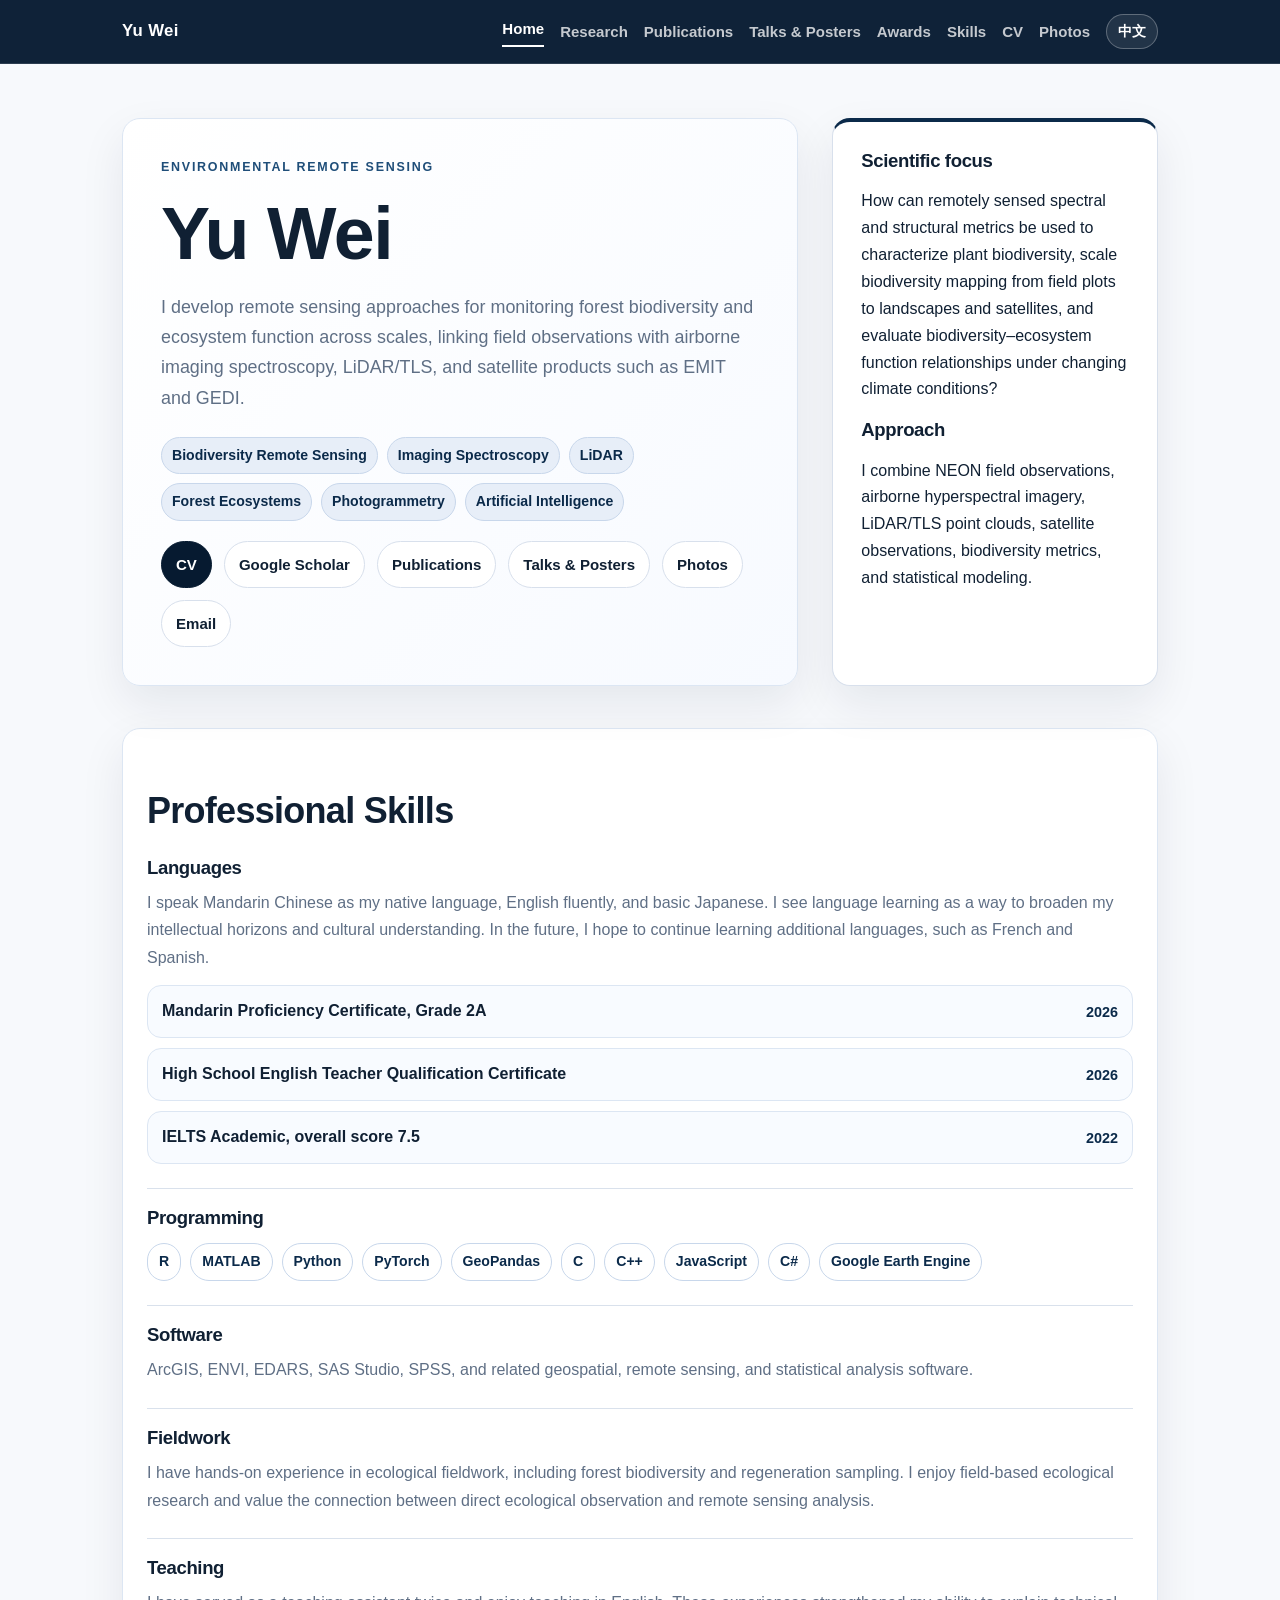
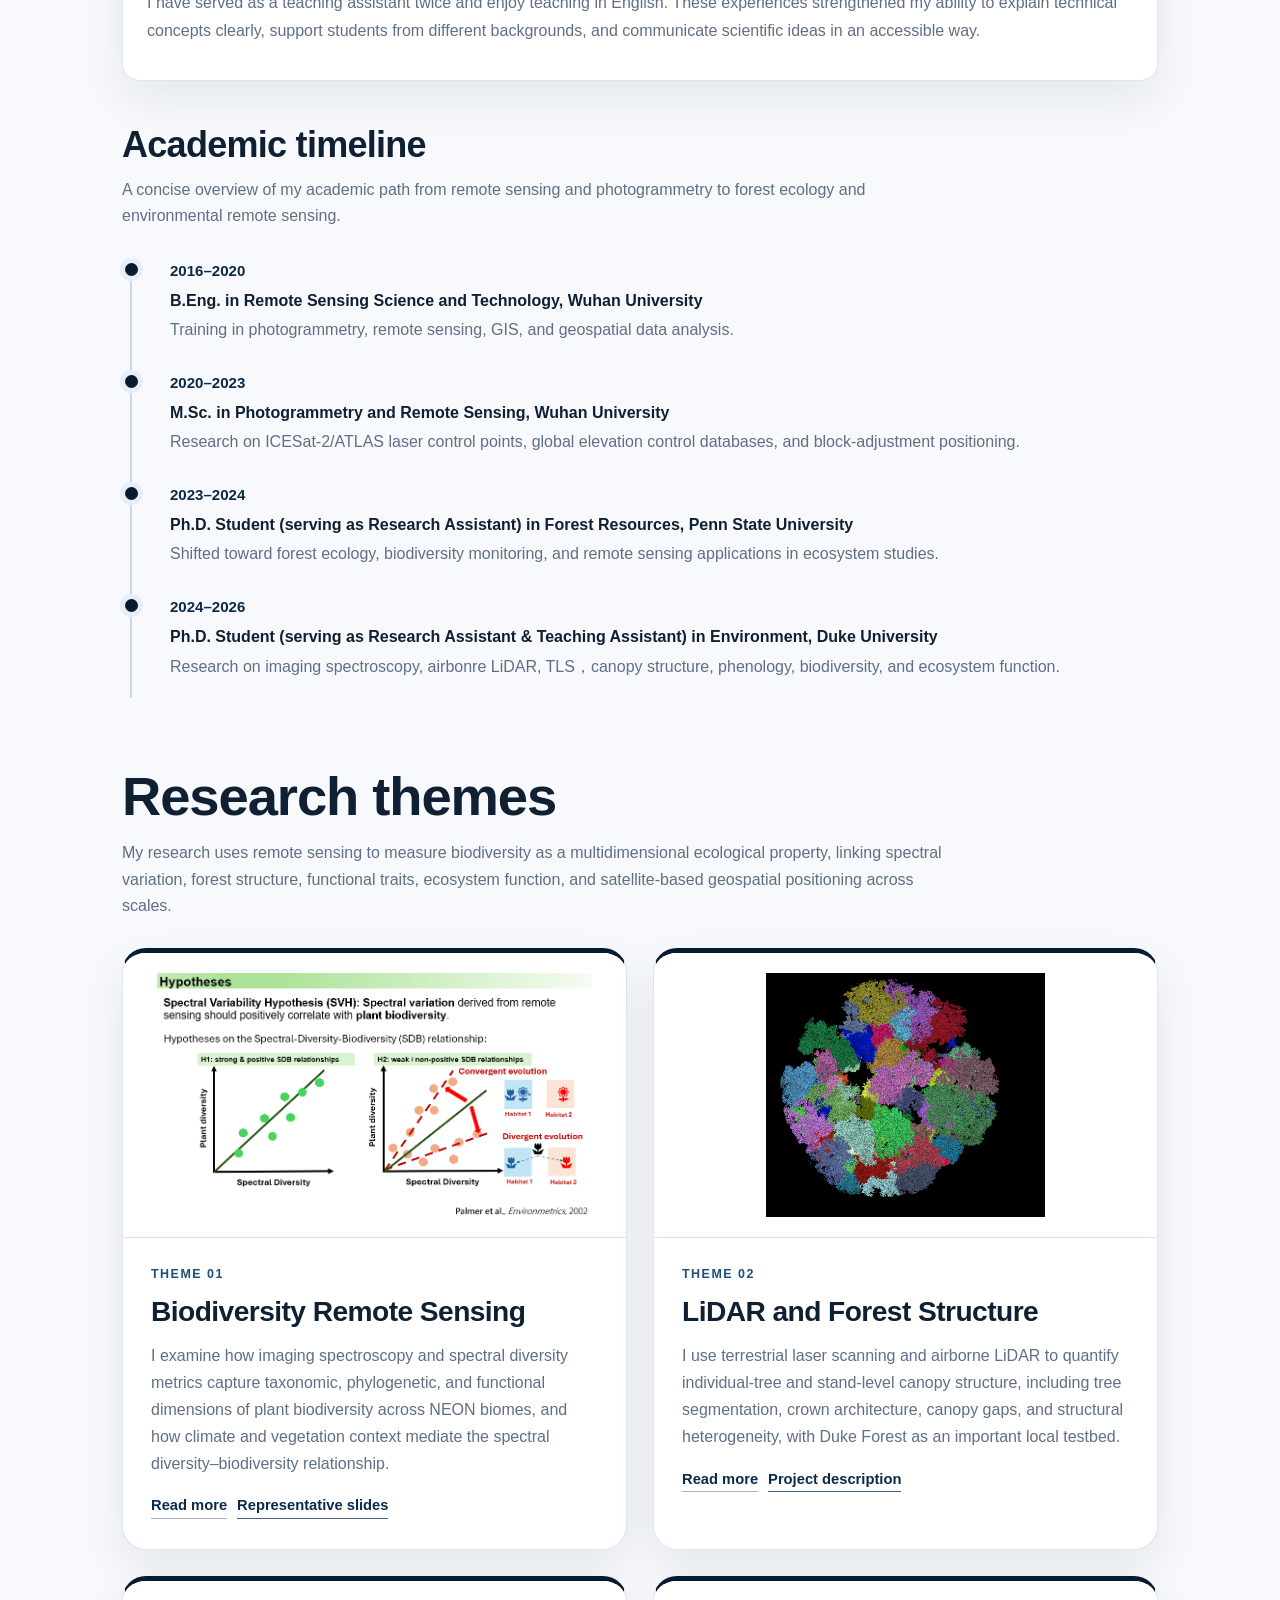
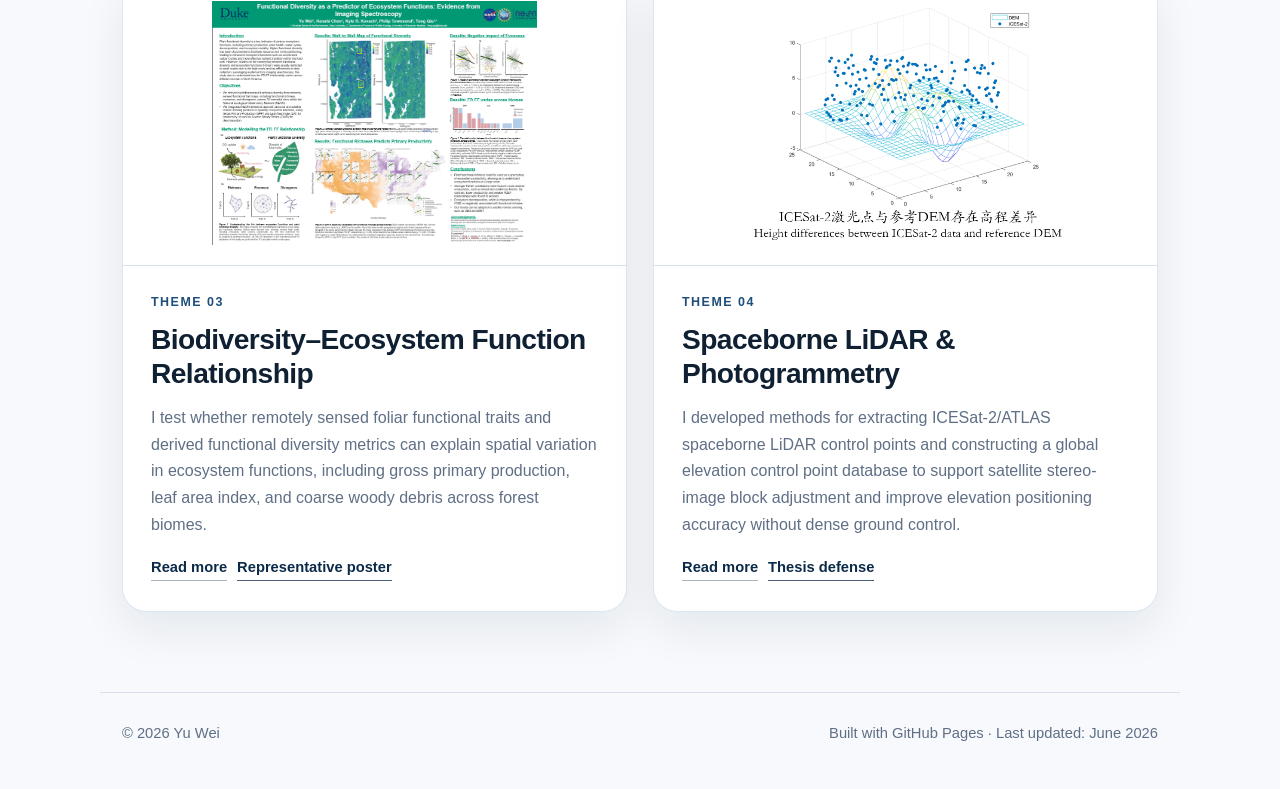
==== commit 91cb1331: "Update index.html" ====
--- a/index.html
+++ b/index.html
@@ -18,6 +18,7 @@
         <a href="publications.html"><span data-lang="en">Publications</span><span data-lang="zh">论文</span></a>
         <a href="talks.html"><span data-lang="en">Talks & Posters</span><span data-lang="zh">报告与海报</span></a>
         <a href="awards.html"><span data-lang="en">Awards</span><span data-lang="zh">获奖</span></a>
+        <a href="skills.html"><span data-lang="en">Skills</span><span data-lang="zh">技能</span></a>
         <a href="cv.html">CV</a>
         <a href="photos.html"><span data-lang="en">Photos</span><span data-lang="zh">照片</span></a>
         <button class="lang-toggle" type="button" data-language-toggle>中文</button>
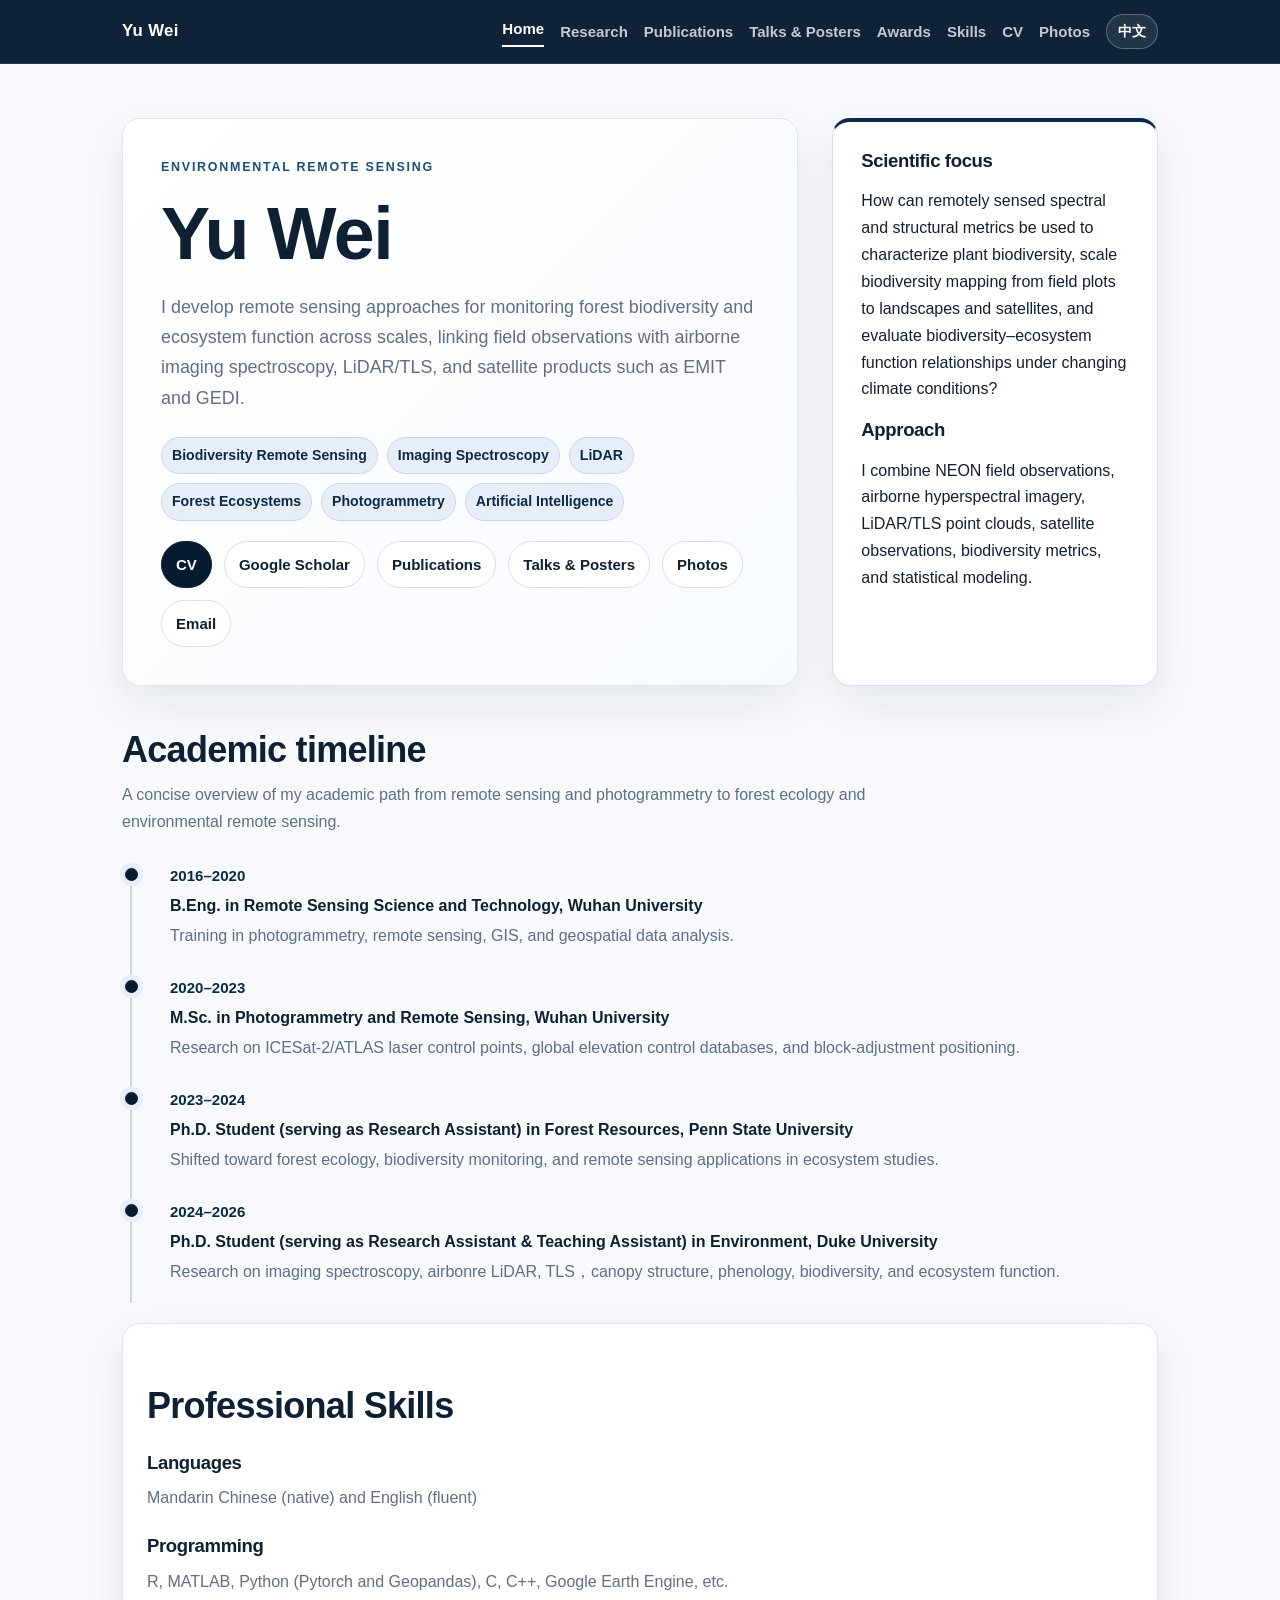
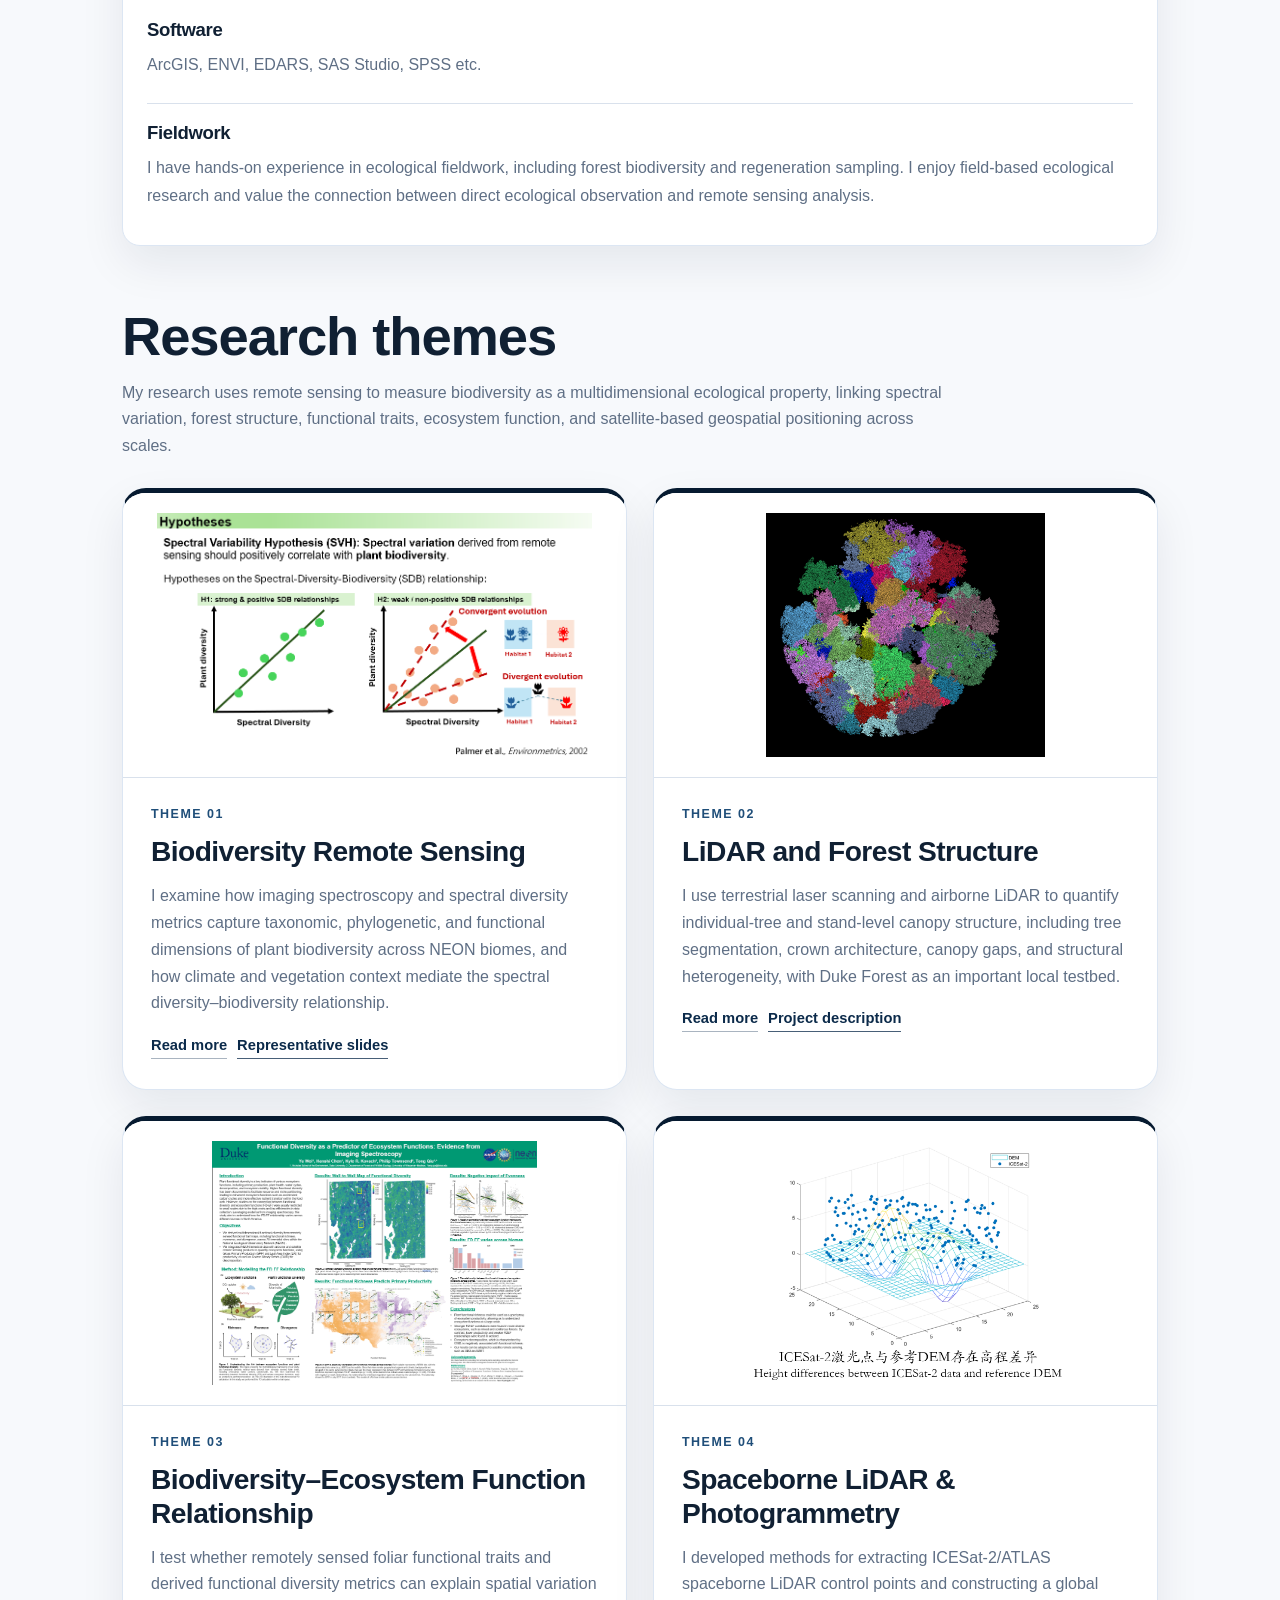
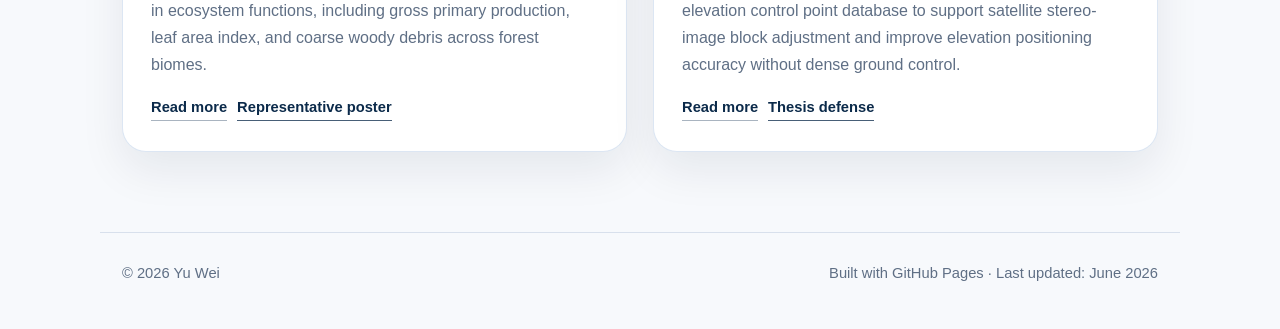
==== commit 109caeeb: "Update index.html" ====
--- a/index.html
+++ b/index.html
@@ -64,100 +64,6 @@
     </aside>
     </section>
 
-<section class="card skills-certificates">
-
-  <h2 data-lang="en">Professional Skills</h2>
-  <h2 data-lang="zh">专业技能</h2>
-
-  <div class="skill-block">
-    <h3 data-lang="en">Languages</h3>
-    <h3 data-lang="zh">语言能力</h3>
-
-    <p data-lang="en">
-      I speak Mandarin Chinese as my native language, English fluently, and basic Japanese. I see language learning as a way to broaden my intellectual horizons and cultural understanding. In the future, I hope to continue learning additional languages, such as French and Spanish.
-    </p>
-
-    <p data-lang="zh">
-      我的母语是中文，能够流利使用英语，正在学习日语。我认为学习新的语言有助于拓宽人生的边界，因此会坚持学习更多的语言。
-    </p>
-
-    <ul class="cert-list">
-      <li>
-        <span data-lang="en">Mandarin Proficiency Certificate, Grade 2A</span>
-        <span data-lang="zh">普通话水平测试二级甲等</span>
-        <span class="cert-year">2026</span>
-      </li>
-      <li>
-        <span data-lang="en">High School English Teacher Qualification Certificate</span>
-        <span data-lang="zh">高中英语教师资格证</span>
-        <span class="cert-year">2026</span>
-      </li>
-      <li>
-        <span data-lang="en">IELTS Academic, overall score 7.5</span>
-        <span data-lang="zh">IELTS 雅思学术类，总分 7.5</span>
-        <span class="cert-year">2022</span>
-      </li>
-    </ul>
-  </div>
-
-  <div class="skill-block">
-    <h3 data-lang="en">Programming</h3>
-    <h3 data-lang="zh">编程</h3>
-
-    <div class="skill-tags">
-      <span>R</span>
-      <span>MATLAB</span>
-      <span>Python</span>
-      <span>PyTorch</span>
-      <span>GeoPandas</span>
-      <span>C</span>
-      <span>C++</span>
-      <span>JavaScript</span>
-      <span>C#</span>
-      <span>Google Earth Engine</span>
-    </div>
-  </div>
-
-  <div class="skill-block">
-    <h3 data-lang="en">Software</h3>
-    <h3 data-lang="zh">专业软件</h3>
-
-    <p data-lang="en">
-      ArcGIS, ENVI, EDARS, SAS Studio, SPSS, and related geospatial, remote sensing, and statistical analysis software.
-    </p>
-
-    <p data-lang="zh">
-      熟悉 ArcGIS、ENVI、EDARS、SAS Studio、SPSS 等地理空间分析、遥感处理与统计分析相关软件。
-    </p>
-  </div>
-
-  <div class="skill-block">
-    <h3 data-lang="en">Fieldwork</h3>
-    <h3 data-lang="zh">田野调查</h3>
-
-    <p data-lang="en">
-      I have hands-on experience in ecological fieldwork, including forest biodiversity and regeneration sampling. I enjoy field-based ecological research and value the connection between direct ecological observation and remote sensing analysis.
-    </p>
-
-    <p data-lang="zh">
-      我具有生态学田野调查经验，包括森林生物多样性调查与森林再生采样工作。我很享受田野工作。
-    </p>
-  </div>
-
-  <div class="skill-block">
-    <h3 data-lang="en">Teaching</h3>
-    <h3 data-lang="zh">教学经历</h3>
-
-    <p data-lang="en">
-      I have served as a teaching assistant twice and enjoy teaching in English. These experiences strengthened my ability to explain technical concepts clearly, support students from different backgrounds, and communicate scientific ideas in an accessible way.
-    </p>
-
-    <p data-lang="zh">
-      我担任过两次助教，并且享受全英文教学的过程。
-    </p>
-  </div>
-</section>
-
     
     <section>
       <h2 data-lang="en">Academic timeline</h2>
@@ -195,6 +101,53 @@
         </div>
       </div>
     </section>
+
+  <section class="card skills-certificates">
+
+  <h2 data-lang="en">Professional Skills</h2>
+  <h2 data-lang="zh">专业技能</h2>
+
+  <div class="skill-block">
+    <h3 data-lang="en">Languages</h3>
+    <h3 data-lang="zh">语言能力</h3>
+
+    <p data-lang="en">
+      Mandarin Chinese (native) and English (fluent)
+
+    <p data-lang="zh">
+      汉语（母语，普通话水平测试二级甲等证书）；英语（流利，雅思7.5）
+    </p>
+
+  <div class="skill-block">
+    <h3 data-lang="en">Programming</h3>
+    <h3 data-lang="zh">编程</h3>
+
+   <p data-lang="en">
+      R, MATLAB, Python (Pytorch and Geopandas), C, C++, Google Earth Engine, etc.
+    </p>
+    
+  <div class="skill-block">
+    <h3 data-lang="en">Software</h3>
+    <h3 data-lang="zh">专业软件</h3>
+
+    <p data-lang="en">
+      ArcGIS, ENVI, EDARS, SAS Studio, SPSS etc.
+    </p>
+  </div>
+
+  <div class="skill-block">
+    <h3 data-lang="en">Fieldwork</h3>
+    <h3 data-lang="zh">田野调查</h3>
+
+    <p data-lang="en">
+      I have hands-on experience in ecological fieldwork, including forest biodiversity and regeneration sampling. I enjoy field-based ecological research and value the connection between direct ecological observation and remote sensing analysis.
+    </p>
+
+    <p data-lang="zh">
+      我具有生态学田野调查经验，包括森林生物多样性调查与森林再生采样工作。我很享受田野工作。
+    </p>
+  </div>
+</section>
 
     <section>
       <h2 class="home-themes-title" data-lang="en">Research themes</h2>
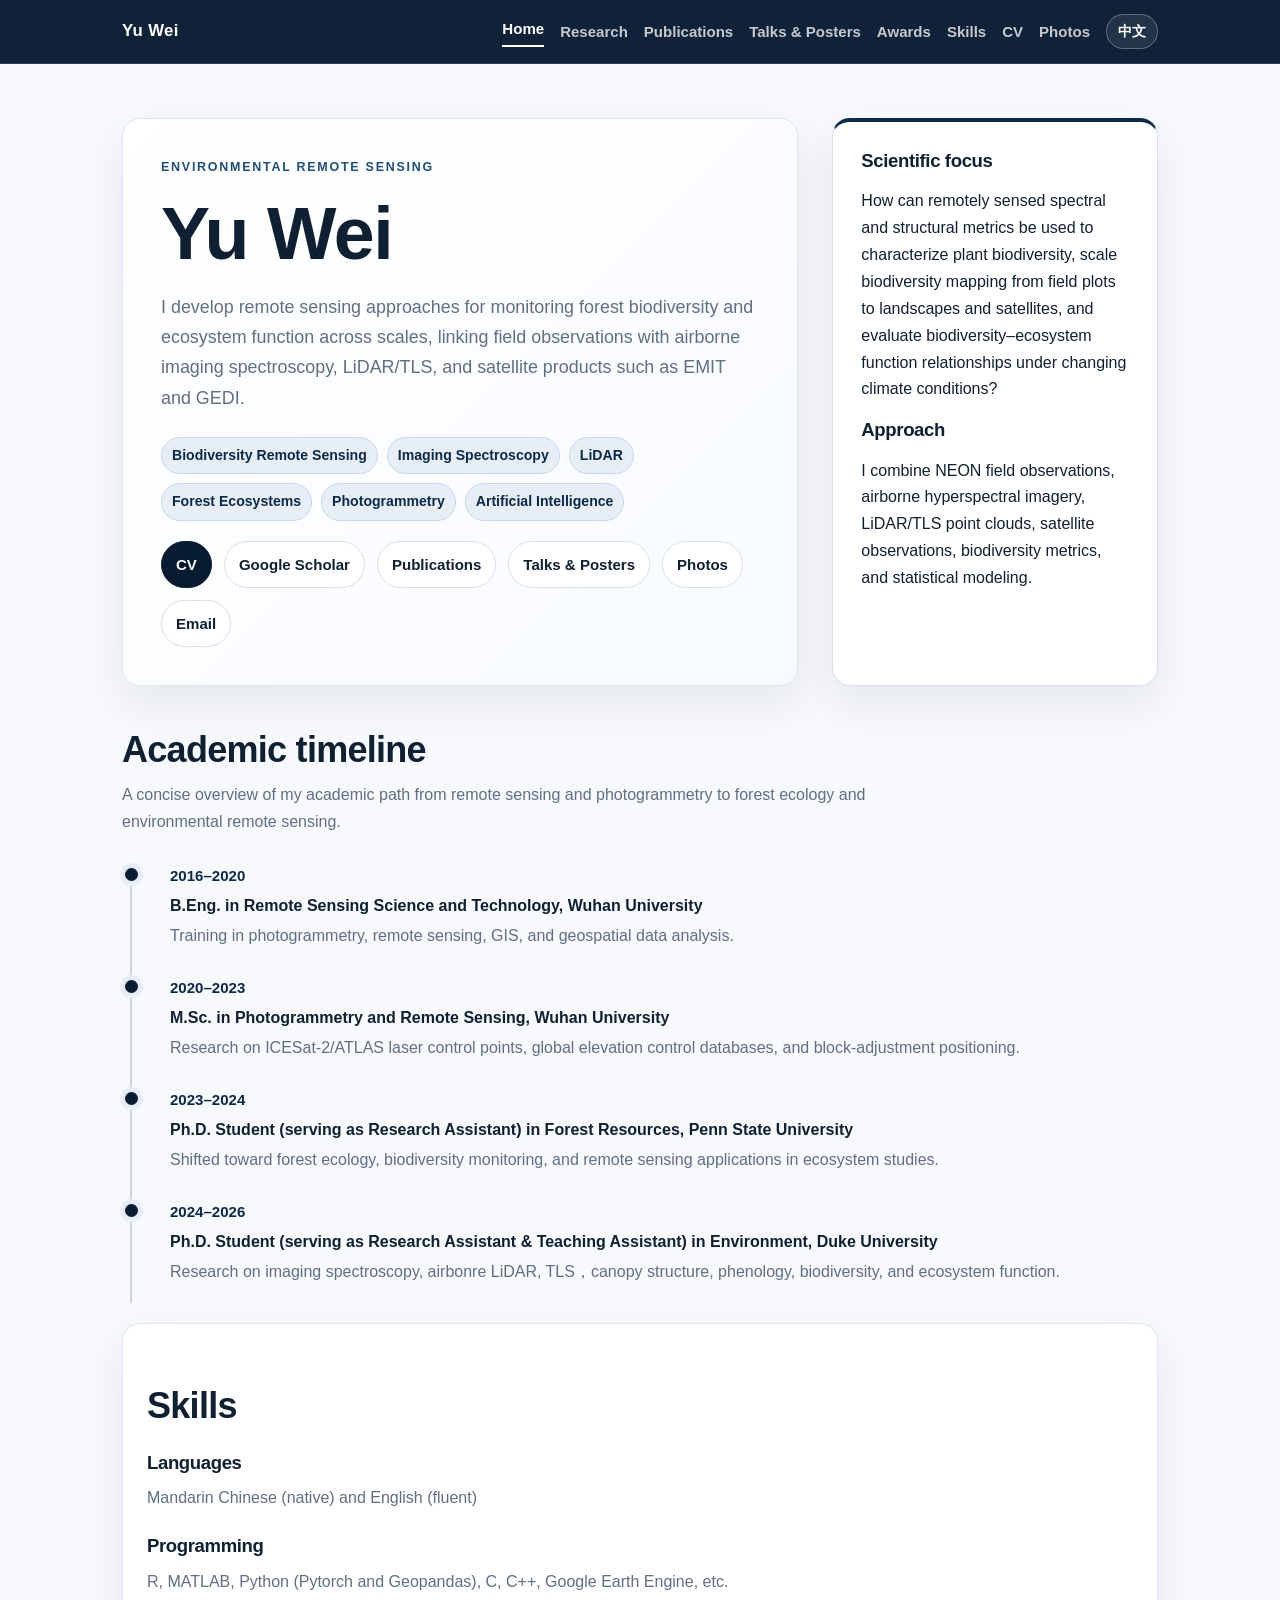
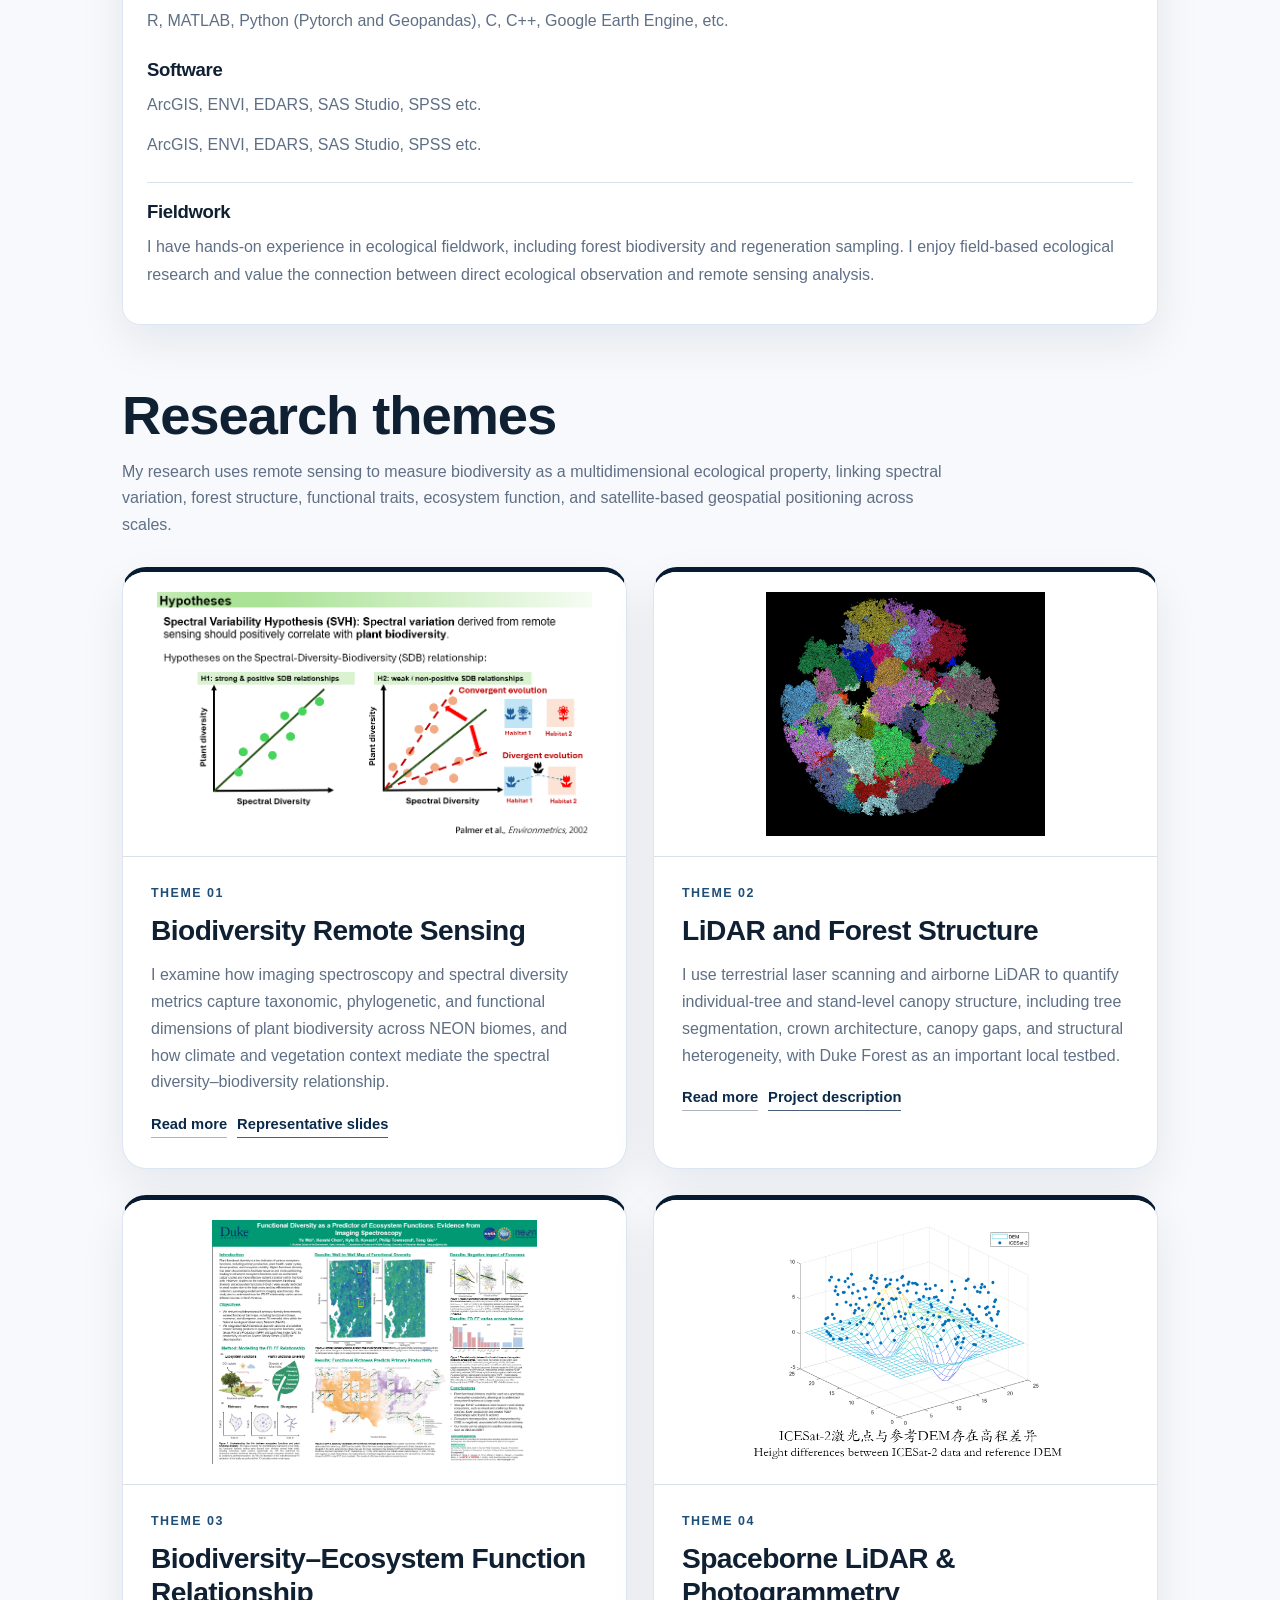
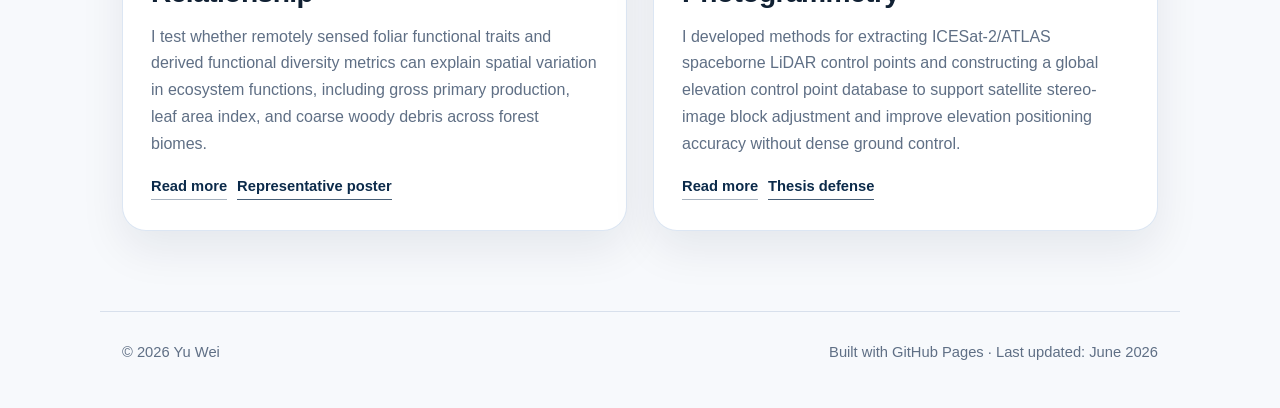
==== commit c36e5c9c: "Update index.html" ====
--- a/index.html
+++ b/index.html
@@ -104,8 +104,8 @@
 
   <section class="card skills-certificates">
 
-  <h2 data-lang="en">Professional Skills</h2>
-  <h2 data-lang="zh">专业技能</h2>
+  <h2 data-lang="en">Skills</h2>
+  <h2 data-lang="zh">技能</h2>
 
   <div class="skill-block">
     <h3 data-lang="en">Languages</h3>
@@ -125,12 +125,18 @@
    <p data-lang="en">
       R, MATLAB, Python (Pytorch and Geopandas), C, C++, Google Earth Engine, etc.
     </p>
+       <p data-lang="cn">
+      R, MATLAB, Python (Pytorch and Geopandas), C, C++, Google Earth Engine, etc.
+    </p>
     
   <div class="skill-block">
     <h3 data-lang="en">Software</h3>
     <h3 data-lang="zh">专业软件</h3>
 
     <p data-lang="en">
+      ArcGIS, ENVI, EDARS, SAS Studio, SPSS etc.
+    </p>
+       <p data-lang="cn">
       ArcGIS, ENVI, EDARS, SAS Studio, SPSS etc.
     </p>
   </div>
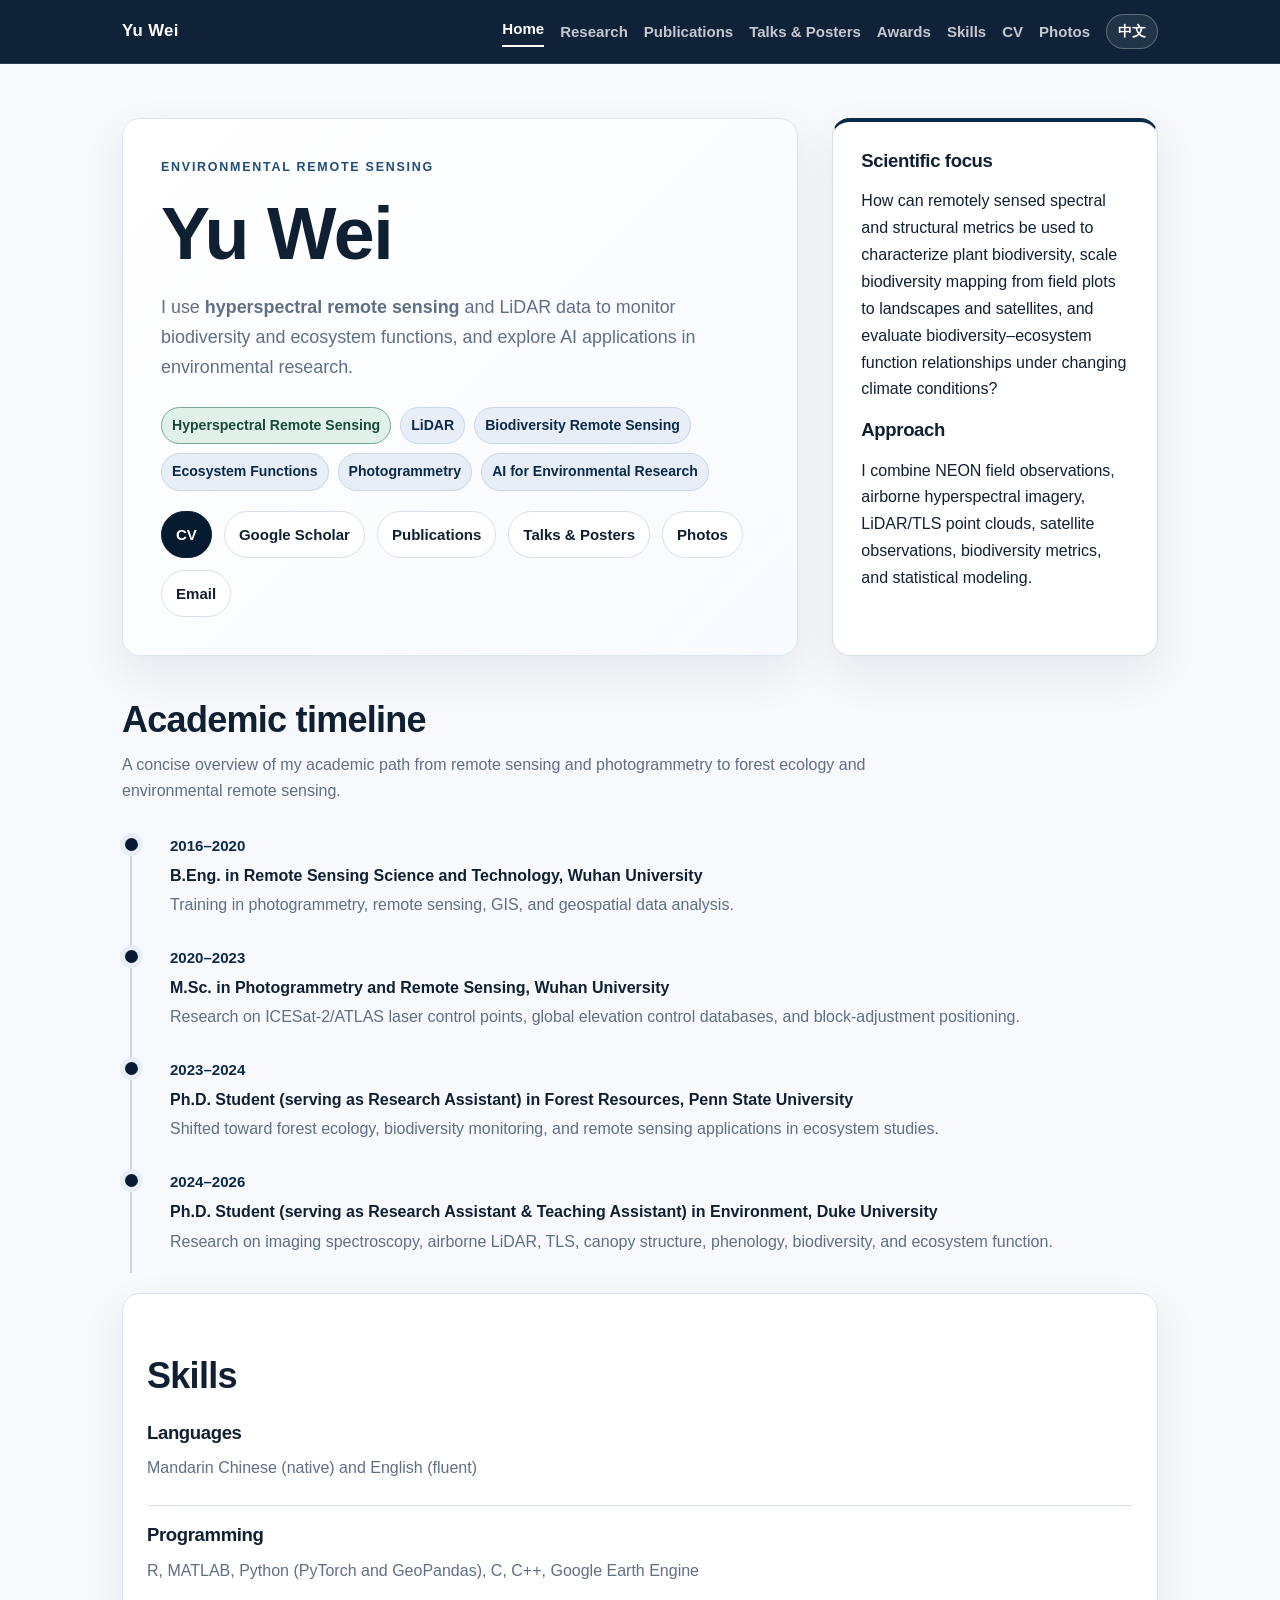
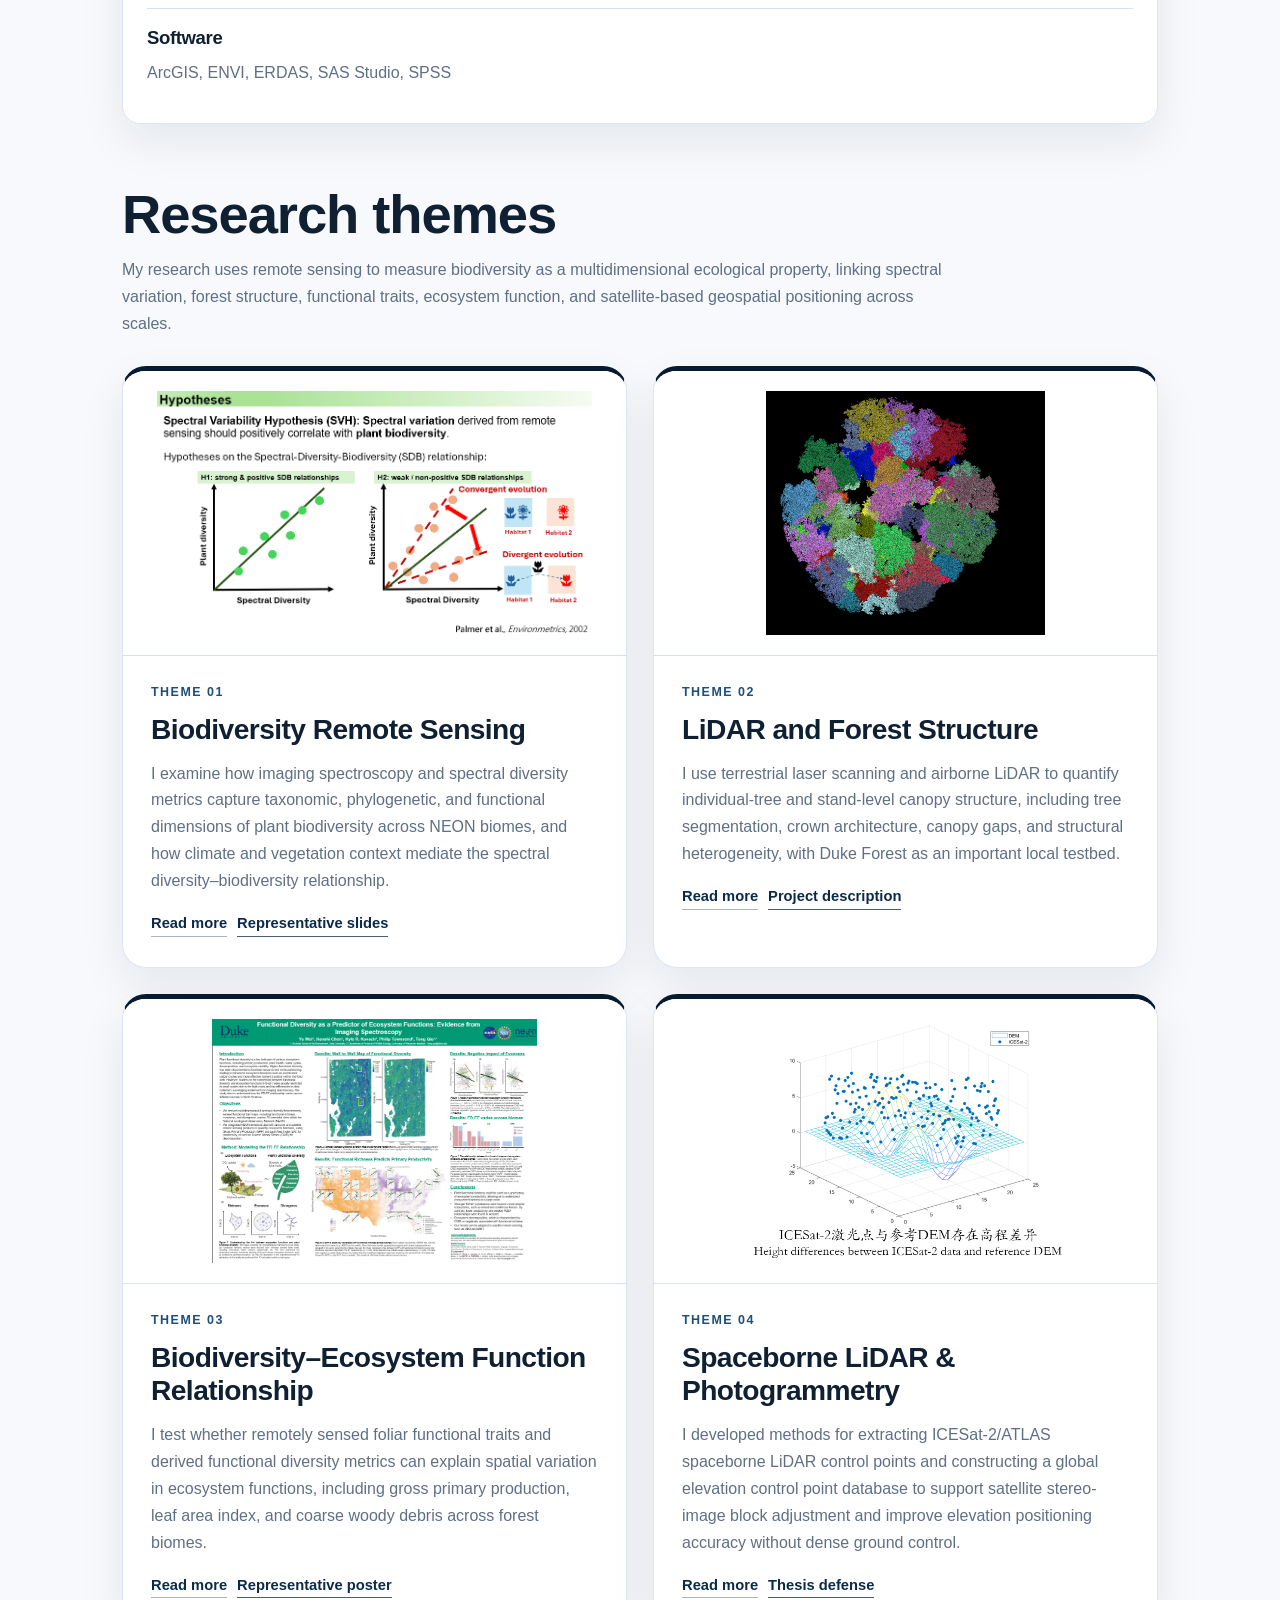
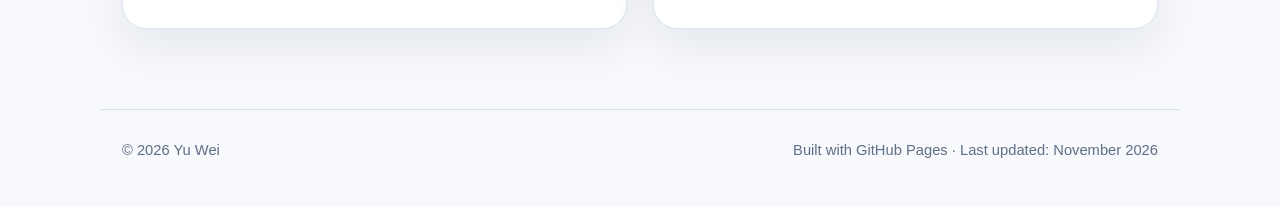
==== commit fa218568: "Update index.html" ====
--- a/index.html
+++ b/index.html
@@ -4,24 +4,81 @@
   <meta charset="utf-8">
   <meta name="viewport" content="width=device-width, initial-scale=1">
   <title>Yu Wei | Environmental Remote Sensing</title>
-  <meta name="description" content="Yu Wei academic website: environmental remote sensing, biodiversity, imaging spectroscopy, LiDAR, forest ecosystems, and photogrammetry.">
+  <meta name="description" content="Yu Wei academic website: hyperspectral remote sensing, LiDAR, biodiversity, ecosystem functions, and AI applications in environmental research.">
+
   <link rel="stylesheet" href="assets/css/style.css">
-  <script src="assets/js/language.js" defer></script>
+
+  <style>
+    /* Show only the selected language, including before JavaScript loads. */
+    html[lang="en"] [data-lang="zh"],
+    html[lang="zh"] [data-lang="en"] {
+      display: none !important;
+    }
+
+    html[lang="en"] [data-lang="en"],
+    html[lang="zh"] [data-lang="zh"] {
+      display: revert !important;
+    }
+
+    /* Emphasize the main research interest. */
+    .tag-list .tag-highlight {
+      background-color: #e1f1ea;
+      color: #174a3b;
+      border: 1px solid #75a990;
+      font-weight: 700;
+    }
+  </style>
 </head>
+
 <body>
   <header class="site-header">
     <div class="nav-wrap">
       <a class="brand" href="index.html">Yu Wei</a>
+
       <nav class="nav-links" aria-label="Primary navigation">
-        <a class="active" href="index.html"><span data-lang="en">Home</span><span data-lang="zh">首页</span></a>
-        <a href="research.html"><span data-lang="en">Research</span><span data-lang="zh">研究方向</span></a>
-        <a href="publications.html"><span data-lang="en">Publications</span><span data-lang="zh">论文</span></a>
-        <a href="talks.html"><span data-lang="en">Talks & Posters</span><span data-lang="zh">报告与海报</span></a>
-        <a href="awards.html"><span data-lang="en">Awards</span><span data-lang="zh">获奖</span></a>
-        <a href="skills.html"><span data-lang="en">Skills</span><span data-lang="zh">技能</span></a>
+        <a class="active" href="index.html">
+          <span data-lang="en">Home</span>
+          <span data-lang="zh">首页</span>
+        </a>
+
+        <a href="research.html">
+          <span data-lang="en">Research</span>
+          <span data-lang="zh">研究方向</span>
+        </a>
+
+        <a href="publications.html">
+          <span data-lang="en">Publications</span>
+          <span data-lang="zh">论文</span>
+        </a>
+
+        <a href="talks.html">
+          <span data-lang="en">Talks &amp; Posters</span>
+          <span data-lang="zh">报告与海报</span>
+        </a>
+
+        <a href="awards.html">
+          <span data-lang="en">Awards</span>
+          <span data-lang="zh">获奖</span>
+        </a>
+
+        <a href="skills.html">
+          <span data-lang="en">Skills</span>
+          <span data-lang="zh">技能</span>
+        </a>
+
         <a href="cv.html">CV</a>
-        <a href="photos.html"><span data-lang="en">Photos</span><span data-lang="zh">照片</span></a>
-        <button class="lang-toggle" type="button" data-language-toggle>中文</button>
+
+        <a href="photos.html">
+          <span data-lang="en">Photos</span>
+          <span data-lang="zh">照片</span>
+        </a>
+
+        <button
+          class="lang-toggle"
+          type="button"
+          data-language-toggle
+          aria-label="切换到中文"
+        >中文</button>
       </nav>
     </div>
   </header>
@@ -29,215 +86,487 @@
   <main>
     <section class="hero">
       <div class="hero-card">
-        <div class="kicker" data-lang="en">Environmental remote sensing</div>
-        <div class="kicker" data-lang="zh">环境遥感 · 森林生态 · 生物多样性</div>
+        <div class="kicker" data-lang="en">
+          Environmental remote sensing
+        </div>
+        <div class="kicker" data-lang="zh">
+          环境遥感 · 森林生态 · 生物多样性
+        </div>
+
         <h1>Yu Wei</h1>
-        <p class="subtitle" data-lang="en">I develop remote sensing approaches for monitoring forest biodiversity and ecosystem function across scales, linking field observations with airborne imaging spectroscopy, LiDAR/TLS, and satellite products such as EMIT and GEDI.</p>
-        <p class="subtitle" data-lang="zh">我的研究关注如何利用地面生态观测、机载成像光谱、LiDAR/TLS 以及 EMIT、GEDI 等卫星产品，跨尺度监测森林生物多样性与生态系统功能。</p>
+
+        <p class="subtitle" data-lang="en">
+          I use <strong>hyperspectral remote sensing</strong> and LiDAR data
+          to monitor biodiversity and ecosystem functions, and explore
+          AI applications in environmental research.
+        </p>
+        <p class="subtitle" data-lang="zh">
+          我利用<strong>高光谱遥感</strong>与 LiDAR 数据监测生物多样性和生态系统功能，
+          并探索人工智能在环境研究中的应用。
+        </p>
+
         <ul class="tag-list">
+          <li class="tag-highlight">Hyperspectral Remote Sensing</li>
+          <li>LiDAR</li>
           <li>Biodiversity Remote Sensing</li>
-          <li>Imaging Spectroscopy</li>
-          <li>LiDAR</li>
-          <li>Forest Ecosystems</li>
+          <li>Ecosystem Functions</li>
           <li>Photogrammetry</li>
-          <li>Artificial Intelligence</li>
+          <li>AI for Environmental Research</li>
         </ul>
+
         <div class="button-row">
           <a class="btn primary" href="cv.html">CV</a>
-          <a class="btn" href="https://scholar.google.com/citations?view_op=list_works&hl=en&user=TXt2A0kAAAAJ&gmla=ACrTK9VvQ-kwwKFlws4cNodBIOLN2UEH8RwdOVvWnGmJT-XGql6y79Qq88NkaGDAsF8CRapXky7pC4OlZDYAz9AXnV3YLmIziG0u" target="_blank" rel="noopener">Google Scholar</a>
-          <a class="btn" href="publications.html"><span data-lang="en">Publications</span><span data-lang="zh">论文列表</span></a>
-          <a class="btn" href="talks.html"><span data-lang="en">Talks & Posters</span><span data-lang="zh">报告与海报</span></a>
-          <a class="btn" href="photos.html"><span data-lang="en">Photos</span><span data-lang="zh">照片</span></a>
+
+          <a
+            class="btn"
+            href="https://scholar.google.com/citations?view_op=list_works&amp;hl=en&amp;user=TXt2A0kAAAAJ&amp;gmla=ACrTK9VvQ-kwwKFlws4cNodBIOLN2UEH8RwdOVvWnGmJT-XGql6y79Qq88NkaGDAsF8CRapXky7pC4OlZDYAz9AXnV3YLmIziG0u"
+            target="_blank"
+            rel="noopener"
+          >Google Scholar</a>
+
+          <a class="btn" href="publications.html">
+            <span data-lang="en">Publications</span>
+            <span data-lang="zh">论文列表</span>
+          </a>
+
+          <a class="btn" href="talks.html">
+            <span data-lang="en">Talks &amp; Posters</span>
+            <span data-lang="zh">报告与海报</span>
+          </a>
+
+          <a class="btn" href="photos.html">
+            <span data-lang="en">Photos</span>
+            <span data-lang="zh">照片</span>
+          </a>
+
           <a class="btn" href="mailto:ywei.eco@gmail.com">Email</a>
         </div>
       </div>
+
       <aside class="side-card">
-      <h3 data-lang="en">Scientific focus</h3>
-      <h3 data-lang="zh">科学问题</h3>
-      <p data-lang="en">How can remotely sensed spectral and structural metrics be used to characterize plant biodiversity, scale biodiversity mapping from field plots to landscapes and satellites, and evaluate biodiversity–ecosystem function relationships under changing climate conditions?</p>
-      <p data-lang="zh">如何利用遥感获取的光谱和结构指标刻画植物多样性，将生物多样性监测从样地扩展到景观和卫星尺度，并进一步评估气候变化背景下生物多样性与生态系统功能之间的关系？</p>
-    
-      <h3 data-lang="en">Approach</h3>
-      <h3 data-lang="zh">研究方法</h3>
-      <p data-lang="en">I combine NEON field observations, airborne hyperspectral imagery, LiDAR/TLS point clouds, satellite observations, biodiversity metrics, and statistical modeling.</p>
-      <p data-lang="zh">我结合 NEON 地面观测、机载高光谱影像、LiDAR/TLS 点云、卫星观测、生物多样性指标和统计建模方法开展研究。</p>
-    </aside>
+        <h3 data-lang="en">Scientific focus</h3>
+        <h3 data-lang="zh">科学问题</h3>
+
+        <p data-lang="en">
+          How can remotely sensed spectral and structural metrics be used to
+          characterize plant biodiversity, scale biodiversity mapping from
+          field plots to landscapes and satellites, and evaluate
+          biodiversity–ecosystem function relationships under changing
+          climate conditions?
+        </p>
+        <p data-lang="zh">
+          如何利用遥感获取的光谱和结构指标刻画植物多样性，
+          将生物多样性监测从样地扩展到景观和卫星尺度，
+          并进一步评估气候变化背景下生物多样性与生态系统功能之间的关系？
+        </p>
+
+        <h3 data-lang="en">Approach</h3>
+        <h3 data-lang="zh">研究方法</h3>
+
+        <p data-lang="en">
+          I combine NEON field observations, airborne hyperspectral imagery,
+          LiDAR/TLS point clouds, satellite observations, biodiversity
+          metrics, and statistical modeling.
+        </p>
+        <p data-lang="zh">
+          我结合 NEON 地面观测、机载高光谱影像、LiDAR/TLS 点云、
+          卫星观测、生物多样性指标和统计建模方法开展研究。
+        </p>
+      </aside>
     </section>
 
-    
     <section>
       <h2 data-lang="en">Academic timeline</h2>
       <h2 data-lang="zh">学术经历</h2>
-      <p class="section-intro" data-lang="en">A concise overview of my academic path from remote sensing and photogrammetry to forest ecology and environmental remote sensing.</p>
-      <p class="section-intro" data-lang="zh">以下时间线展示了我从遥感与摄影测量到森林生态与环境遥感方向的学术路径。</p>
+
+      <p class="section-intro" data-lang="en">
+        A concise overview of my academic path from remote sensing and
+        photogrammetry to forest ecology and environmental remote sensing.
+      </p>
+      <p class="section-intro" data-lang="zh">
+        以下时间线展示了我从遥感与摄影测量到森林生态与环境遥感方向的学术路径。
+      </p>
+
       <div class="timeline">
         <div class="timeline-item">
           <div class="timeline-year">2016–2020</div>
-          <div class="timeline-title" data-lang="en">B.Eng. in Remote Sensing Science and Technology, Wuhan University</div>
-          <div class="timeline-title" data-lang="zh">武汉大学 · 遥感科学与技术 · 本科</div>
-          <p class="timeline-text" data-lang="en">Training in photogrammetry, remote sensing, GIS, and geospatial data analysis.</p>
-          <p class="timeline-text" data-lang="zh">系统学习摄影测量、遥感、GIS 与空间数据分析。</p>
-        </div>
+
+          <div class="timeline-title" data-lang="en">
+            B.Eng. in Remote Sensing Science and Technology, Wuhan University
+          </div>
+          <div class="timeline-title" data-lang="zh">
+            武汉大学 · 遥感科学与技术 · 本科
+          </div>
+
+          <p class="timeline-text" data-lang="en">
+            Training in photogrammetry, remote sensing, GIS, and geospatial
+            data analysis.
+          </p>
+          <p class="timeline-text" data-lang="zh">
+            系统学习摄影测量、遥感、GIS 与空间数据分析。
+          </p>
+        </div>
+
         <div class="timeline-item">
           <div class="timeline-year">2020–2023</div>
-          <div class="timeline-title" data-lang="en">M.Sc. in Photogrammetry and Remote Sensing, Wuhan University</div>
-          <div class="timeline-title" data-lang="zh">武汉大学 · 摄影测量与遥感 · 硕士|教学助理</div>
-          <p class="timeline-text" data-lang="en">Research on ICESat-2/ATLAS laser control points, global elevation control databases, and block-adjustment positioning.</p>
-          <p class="timeline-text" data-lang="zh">研究 ICESat-2/ATLAS 星载激光控制点提取、全球高程控制点数据库构建与辅助区域网平差定位（详情见论文）。</p>
-        </div>
+
+          <div class="timeline-title" data-lang="en">
+            M.Sc. in Photogrammetry and Remote Sensing, Wuhan University
+          </div>
+          <div class="timeline-title" data-lang="zh">
+            武汉大学 · 摄影测量与遥感 · 硕士|教学助理
+          </div>
+
+          <p class="timeline-text" data-lang="en">
+            Research on ICESat-2/ATLAS laser control points, global elevation
+            control databases, and block-adjustment positioning.
+          </p>
+          <p class="timeline-text" data-lang="zh">
+            研究 ICESat-2/ATLAS 星载激光控制点提取、全球高程控制点数据库构建
+            与辅助区域网平差定位（详情见论文）。
+          </p>
+        </div>
+
         <div class="timeline-item">
           <div class="timeline-year">2023–2024</div>
-          <div class="timeline-title" data-lang="en">Ph.D. Student (serving as Research Assistant) in Forest Resources, Penn State University</div>
-          <div class="timeline-title" data-lang="zh">宾夕法尼亚州立大学 · 森林资源方向 · 博士|研究助理</div>
-          <p class="timeline-text" data-lang="en">Shifted toward forest ecology, biodiversity monitoring, and remote sensing applications in ecosystem studies.</p>
-          <p class="timeline-text" data-lang="zh">研究方向转向森林监测、植被生物多样性监测、AI+遥感、森林生态系统的遥感检测应用等。</p>
-        </div>
+
+          <div class="timeline-title" data-lang="en">
+            Ph.D. Student (serving as Research Assistant) in Forest Resources,
+            Penn State University
+          </div>
+          <div class="timeline-title" data-lang="zh">
+            宾夕法尼亚州立大学 · 森林资源方向 · 博士|研究助理
+          </div>
+
+          <p class="timeline-text" data-lang="en">
+            Shifted toward forest ecology, biodiversity monitoring, and
+            remote sensing applications in ecosystem studies.
+          </p>
+          <p class="timeline-text" data-lang="zh">
+            研究方向转向森林监测、植被生物多样性监测、AI+遥感、
+            森林生态系统的遥感检测应用等。
+          </p>
+        </div>
+
         <div class="timeline-item">
           <div class="timeline-year">2024–2026</div>
-          <div class="timeline-title" data-lang="en">Ph.D. Student (serving as Research Assistant & Teaching Assistant) in Environment, Duke University</div>
-          <div class="timeline-title" data-lang="zh">杜克大学 · 环境方向 · 博士|研究助理|教学助理</div>
-          <p class="timeline-text" data-lang="en">Research on imaging spectroscopy, airbonre LiDAR, TLS，canopy structure, phenology, biodiversity, and ecosystem function.</p>
-          <p class="timeline-text" data-lang="zh">围绕成像光谱、机载LiDAR、地基激光雷达、森林冠层结构、物候、生物多样性与生态系统功能开展研究。</p>
+
+          <div class="timeline-title" data-lang="en">
+            Ph.D. Student (serving as Research Assistant &amp; Teaching
+            Assistant) in Environment, Duke University
+          </div>
+          <div class="timeline-title" data-lang="zh">
+            杜克大学 · 环境方向 · 博士|研究助理|教学助理
+          </div>
+
+          <p class="timeline-text" data-lang="en">
+            Research on imaging spectroscopy, airborne LiDAR, TLS, canopy
+            structure, phenology, biodiversity, and ecosystem function.
+          </p>
+          <p class="timeline-text" data-lang="zh">
+            围绕成像光谱、机载 LiDAR、地基激光雷达、森林冠层结构、
+            物候、生物多样性与生态系统功能开展研究。
+          </p>
         </div>
       </div>
     </section>
 
-  <section class="card skills-certificates">
-
-  <h2 data-lang="en">Skills</h2>
-  <h2 data-lang="zh">技能</h2>
-
-  <div class="skill-block">
-    <h3 data-lang="en">Languages</h3>
-    <h3 data-lang="zh">语言能力</h3>
-
-    <p data-lang="en">
-      Mandarin Chinese (native) and English (fluent)
-
-    <p data-lang="zh">
-      汉语（母语，普通话水平测试二级甲等证书）；英语（流利，雅思7.5）
-    </p>
-
-  <div class="skill-block">
-    <h3 data-lang="en">Programming</h3>
-    <h3 data-lang="zh">编程</h3>
-
-   <p data-lang="en">
-      R, MATLAB, Python (Pytorch and Geopandas), C, C++, Google Earth Engine, etc.
-    </p>
-       <p data-lang="cn">
-      R, MATLAB, Python (Pytorch and Geopandas), C, C++, Google Earth Engine, etc.
-    </p>
-    
-  <div class="skill-block">
-    <h3 data-lang="en">Software</h3>
-    <h3 data-lang="zh">专业软件</h3>
-
-    <p data-lang="en">
-      ArcGIS, ENVI, EDARS, SAS Studio, SPSS etc.
-    </p>
-       <p data-lang="cn">
-      ArcGIS, ENVI, EDARS, SAS Studio, SPSS etc.
-    </p>
-  </div>
-
-  <div class="skill-block">
-    <h3 data-lang="en">Fieldwork</h3>
-    <h3 data-lang="zh">田野调查</h3>
-
-    <p data-lang="en">
-      I have hands-on experience in ecological fieldwork, including forest biodiversity and regeneration sampling. I enjoy field-based ecological research and value the connection between direct ecological observation and remote sensing analysis.
-    </p>
-
-    <p data-lang="zh">
-      我具有生态学田野调查经验，包括森林生物多样性调查与森林再生采样工作。我很享受田野工作。
-    </p>
-  </div>
-</section>
+    <section class="card skills-certificates">
+      <h2 data-lang="en">Skills</h2>
+      <h2 data-lang="zh">技能</h2>
+
+      <div class="skill-block">
+        <h3 data-lang="en">Languages</h3>
+        <h3 data-lang="zh">语言能力</h3>
+
+        <p data-lang="en">
+          Mandarin Chinese (native) and English (fluent)
+        </p>
+        <p data-lang="zh">
+          汉语（母语，普通话水平测试二级甲等证书）；英语（流利，雅思7.5）
+        </p>
+      </div>
+
+      <div class="skill-block">
+        <h3 data-lang="en">Programming</h3>
+        <h3 data-lang="zh">编程</h3>
+
+        <p data-lang="en">
+          R, MATLAB, Python (PyTorch and GeoPandas), C, C++, Google Earth Engine
+        </p>
+        <p data-lang="zh">
+          R、MATLAB、Python（PyTorch 和 GeoPandas）、C、C++、Google Earth Engine
+        </p>
+      </div>
+
+      <div class="skill-block">
+        <h3 data-lang="en">Software</h3>
+        <h3 data-lang="zh">专业软件</h3>
+
+        <p data-lang="en">
+          ArcGIS, ENVI, ERDAS, SAS Studio, SPSS
+        </p>
+        <p data-lang="zh">
+          ArcGIS、ENVI、ERDAS、SAS Studio、SPSS
+        </p>
+      </div>
+    </section>
 
     <section>
       <h2 class="home-themes-title" data-lang="en">Research themes</h2>
-<h2 class="home-themes-title" data-lang="zh">主要研究主题</h2>
-
-<p class="section-intro" data-lang="en">My research uses remote sensing to measure biodiversity as a multidimensional ecological property, linking spectral variation, forest structure, functional traits, ecosystem function, and satellite-based geospatial positioning across scales.</p>
-<p class="section-intro" data-lang="zh">我的研究利用遥感方法刻画多维度生物多样性，并将光谱变化、森林结构、功能性状、生态系统功能以及星载遥感定位方法联系起来。</p>
-
-<div class="theme-grid">
-  <article class="theme-card featured">
-    <a class="theme-media-link" href="assets/img/research-biodiversity.svg" target="_blank" rel="noopener">
-      <img class="theme-media" src="assets/img/research-biodiversity.svg" alt="Biodiversity remote sensing figure">
-    </a>
-    <div class="theme-body">
-      <div class="theme-number">Theme 01</div>
-      <h3 class="theme-title" data-lang="en">Biodiversity Remote Sensing</h3>
-      <h3 class="theme-title" data-lang="zh">生物多样性遥感</h3>
-      <p data-lang="en">I examine how imaging spectroscopy and spectral diversity metrics capture taxonomic, phylogenetic, and functional dimensions of plant biodiversity across NEON biomes, and how climate and vegetation context mediate the spectral diversity–biodiversity relationship.</p>
-      <p data-lang="zh">我研究成像光谱和光谱多样性指标如何刻画植物分类、系统发育和功能多样性，并分析气候和植被类型如何影响光谱多样性—生物多样性关系。</p>
-      <div class="link-row">
-        <a class="mini-link" href="research.html">Read more</a>
-        <a class="mini-link" href="assets/files/esa-slides.pdf" target="_blank" rel="noopener">Representative slides</a>
+      <h2 class="home-themes-title" data-lang="zh">主要研究主题</h2>
+
+      <p class="section-intro" data-lang="en">
+        My research uses remote sensing to measure biodiversity as a
+        multidimensional ecological property, linking spectral variation,
+        forest structure, functional traits, ecosystem function, and
+        satellite-based geospatial positioning across scales.
+      </p>
+      <p class="section-intro" data-lang="zh">
+        我的研究利用遥感方法刻画多维度生物多样性，并将光谱变化、森林结构、
+        功能性状、生态系统功能以及星载遥感定位方法联系起来。
+      </p>
+
+      <div class="theme-grid">
+        <article class="theme-card featured">
+          <a
+            class="theme-media-link"
+            href="assets/img/research-biodiversity.svg"
+            target="_blank"
+            rel="noopener"
+          >
+            <img
+              class="theme-media"
+              src="assets/img/research-biodiversity.svg"
+              alt="Biodiversity remote sensing figure"
+            >
+          </a>
+
+          <div class="theme-body">
+            <div class="theme-number">Theme 01</div>
+
+            <h3 class="theme-title" data-lang="en">
+              Biodiversity Remote Sensing
+            </h3>
+            <h3 class="theme-title" data-lang="zh">
+              生物多样性遥感
+            </h3>
+
+            <p data-lang="en">
+              I examine how imaging spectroscopy and spectral diversity
+              metrics capture taxonomic, phylogenetic, and functional
+              dimensions of plant biodiversity across NEON biomes, and how
+              climate and vegetation context mediate the spectral
+              diversity–biodiversity relationship.
+            </p>
+            <p data-lang="zh">
+              我研究成像光谱和光谱多样性指标如何刻画植物分类、系统发育和功能多样性，
+              并分析气候和植被类型如何影响光谱多样性—生物多样性关系。
+            </p>
+
+            <div class="link-row">
+              <a class="mini-link" href="research.html">Read more</a>
+              <a
+                class="mini-link"
+                href="assets/files/esa-slides.pdf"
+                target="_blank"
+                rel="noopener"
+              >Representative slides</a>
+            </div>
+          </div>
+        </article>
+
+        <article class="theme-card featured">
+          <a
+            class="theme-media-link"
+            href="assets/img/research-forest-structure.svg"
+            target="_blank"
+            rel="noopener"
+          >
+            <img
+              class="theme-media"
+              src="assets/img/research-forest-structure.svg"
+              alt="LiDAR and forest structure figure"
+            >
+          </a>
+
+          <div class="theme-body">
+            <div class="theme-number">Theme 02</div>
+
+            <h3 class="theme-title" data-lang="en">
+              LiDAR and Forest Structure
+            </h3>
+            <h3 class="theme-title" data-lang="zh">
+              LiDAR 与森林结构
+            </h3>
+
+            <p data-lang="en">
+              I use terrestrial laser scanning and airborne LiDAR to quantify
+              individual-tree and stand-level canopy structure, including
+              tree segmentation, crown architecture, canopy gaps, and
+              structural heterogeneity, with Duke Forest as an important
+              local testbed.
+            </p>
+            <p data-lang="zh">
+              我利用 TLS 和机载 LiDAR 量化单木和林分尺度的冠层结构，
+              包括单木分割、树冠结构、林窗和结构异质性，
+              并以 Duke Forest 作为重要研究样地。
+            </p>
+
+            <div class="link-row">
+              <a class="mini-link" href="research.html">Read more</a>
+              <a
+                class="mini-link"
+                href="assets/files/duke-forest-biodiversity.pdf"
+                target="_blank"
+                rel="noopener"
+              >Project description</a>
+            </div>
+          </div>
+        </article>
+
+        <article class="theme-card featured">
+          <a
+            class="theme-media-link"
+            href="assets/img/talk-agu-2024.svg"
+            target="_blank"
+            rel="noopener"
+          >
+            <img
+              class="theme-media"
+              src="assets/img/talk-agu-2024.svg"
+              alt="Biodiversity and ecosystem function poster"
+            >
+          </a>
+
+          <div class="theme-body">
+            <div class="theme-number">Theme 03</div>
+
+            <h3 class="theme-title" data-lang="en">
+              Biodiversity–Ecosystem Function Relationship
+            </h3>
+            <h3 class="theme-title" data-lang="zh">
+              生物多样性—生态系统功能关系
+            </h3>
+
+            <p data-lang="en">
+              I test whether remotely sensed foliar functional traits and
+              derived functional diversity metrics can explain spatial
+              variation in ecosystem functions, including gross primary
+              production, leaf area index, and coarse woody debris across
+              forest biomes.
+            </p>
+            <p data-lang="zh">
+              我研究遥感反演的叶片功能性状和功能多样性指标是否能够解释
+              生态系统功能的空间差异，包括 GPP、LAI 和粗木质残体等指标。
+            </p>
+
+            <div class="link-row">
+              <a class="mini-link" href="research.html">Read more</a>
+              <a
+                class="mini-link"
+                href="assets/files/poster-yu-final.pdf"
+                target="_blank"
+                rel="noopener"
+              >Representative poster</a>
+            </div>
+          </div>
+        </article>
+
+        <article class="theme-card featured">
+          <a
+            class="theme-media-link"
+            href="assets/img/research-spaceborne-lidar.svg"
+            target="_blank"
+            rel="noopener"
+          >
+            <img
+              class="theme-media"
+              src="assets/img/research-spaceborne-lidar.svg"
+              alt="Spaceborne LiDAR and photogrammetry figure"
+            >
+          </a>
+
+          <div class="theme-body">
+            <div class="theme-number">Theme 04</div>
+
+            <h3 class="theme-title" data-lang="en">
+              Spaceborne LiDAR &amp; Photogrammetry
+            </h3>
+            <h3 class="theme-title" data-lang="zh">
+              星载 LiDAR 与摄影测量
+            </h3>
+
+            <p data-lang="en">
+              I developed methods for extracting ICESat-2/ATLAS spaceborne
+              LiDAR control points and constructing a global elevation
+              control point database to support satellite stereo-image block
+              adjustment and improve elevation positioning accuracy without
+              dense ground control.
+            </p>
+            <p data-lang="zh">
+              我研究 ICESat-2/ATLAS 星载激光控制点提取和全球高程控制点数据库
+              构建方法，用于辅助光学卫星立体影像区域网平差，
+              并提升少控制或无地面控制条件下的高程定位精度。
+            </p>
+
+            <div class="link-row">
+              <a class="mini-link" href="research.html">Read more</a>
+              <a
+                class="mini-link"
+                href="assets/files/wuhan-thesis-defense.pdf"
+                target="_blank"
+                rel="noopener"
+              >Thesis defense</a>
+            </div>
+          </div>
+        </article>
       </div>
-    </div>
-  </article>
-
-  <article class="theme-card featured">
-    <a class="theme-media-link" href="assets/img/research-forest-structure.svg" target="_blank" rel="noopener">
-      <img class="theme-media" src="assets/img/research-forest-structure.svg" alt="LiDAR and forest structure figure">
-    </a>
-    <div class="theme-body">
-      <div class="theme-number">Theme 02</div>
-      <h3 class="theme-title" data-lang="en">LiDAR and Forest Structure</h3>
-      <h3 class="theme-title" data-lang="zh">LiDAR 与森林结构</h3>
-      <p data-lang="en">I use terrestrial laser scanning and airborne LiDAR to quantify individual-tree and stand-level canopy structure, including tree segmentation, crown architecture, canopy gaps, and structural heterogeneity, with Duke Forest as an important local testbed.</p>
-      <p data-lang="zh">我利用 TLS 和机载 LiDAR 量化单木和林分尺度的冠层结构，包括单木分割、树冠结构、林窗和结构异质性，并以 Duke Forest 作为重要研究样地。</p>
-      <div class="link-row">
-        <a class="mini-link" href="research.html">Read more</a>
-        <a class="mini-link" href="assets/files/duke-forest-biodiversity.pdf" target="_blank" rel="noopener">Project description</a>
-      </div>
-    </div>
-  </article>
-
-  <article class="theme-card featured">
-    <a class="theme-media-link" href="assets/img/talk-agu-2024.svg" target="_blank" rel="noopener">
-      <img class="theme-media" src="assets/img/talk-agu-2024.svg" alt="Biodiversity and ecosystem function poster">
-    </a>
-    <div class="theme-body">
-      <div class="theme-number">Theme 03</div>
-      <h3 class="theme-title" data-lang="en">Biodiversity–Ecosystem Function Relationship</h3>
-      <h3 class="theme-title" data-lang="zh">生物多样性—生态系统功能关系</h3>
-      <p data-lang="en">I test whether remotely sensed foliar functional traits and derived functional diversity metrics can explain spatial variation in ecosystem functions, including gross primary production, leaf area index, and coarse woody debris across forest biomes.</p>
-      <p data-lang="zh">我研究遥感反演的叶片功能性状和功能多样性指标是否能够解释生态系统功能的空间差异，包括 GPP、LAI 和粗木质残体等指标。</p>
-      <div class="link-row">
-        <a class="mini-link" href="research.html">Read more</a>
-        <a class="mini-link" href="assets/files/poster-yu-final.pdf" target="_blank" rel="noopener">Representative poster</a>
-      </div>
-    </div>
-  </article>
-
-  <article class="theme-card featured">
-    <a class="theme-media-link" href="assets/img/research-spaceborne-lidar.svg" target="_blank" rel="noopener">
-      <img class="theme-media" src="assets/img/research-spaceborne-lidar.svg" alt="Spaceborne LiDAR and photogrammetry figure">
-    </a>
-    <div class="theme-body">
-      <div class="theme-number">Theme 04</div>
-      <h3 class="theme-title" data-lang="en">Spaceborne LiDAR & Photogrammetry</h3>
-      <h3 class="theme-title" data-lang="zh">星载 LiDAR 与摄影测量</h3>
-      <p data-lang="en">I developed methods for extracting ICESat-2/ATLAS spaceborne LiDAR control points and constructing a global elevation control point database to support satellite stereo-image block adjustment and improve elevation positioning accuracy without dense ground control.</p>
-      <p data-lang="zh">我研究 ICESat-2/ATLAS 星载激光控制点提取和全球高程控制点数据库构建方法，用于辅助光学卫星立体影像区域网平差，并提升少控制或无地面控制条件下的高程定位精度。</p>
-      <div class="link-row">
-        <a class="mini-link" href="research.html">Read more</a>
-        <a class="mini-link" href="assets/files/wuhan-thesis-defense.pdf" target="_blank" rel="noopener">Thesis defense</a>
-      </div>
-    </div>
-  </article>
-  </div>
+    </section>
   </main>
 
   <footer class="footer">
     <span>© <span id="year">2026</span> Yu Wei</span>
-    <span data-lang="en">Built with GitHub Pages · Last updated: June 2026</span>
-    <span data-lang="zh">基于 GitHub Pages 搭建 · 最近更新：2026年6月</span>
+    <span data-lang="en">
+      Built with GitHub Pages · Last updated: November 2026
+    </span>
+    <span data-lang="zh">
+      基于 GitHub Pages 搭建 · 最近更新：2026年11月
+    </span>
   </footer>
-  <script>document.getElementById('year').textContent = new Date().getFullYear();</script>
+
+  <script>
+    (() => {
+      const languageButton = document.querySelector('[data-language-toggle]');
+      const navigation = document.querySelector('.nav-links');
+
+      function setLanguage(language) {
+        document.documentElement.lang = language;
+
+        languageButton.textContent = language === 'en' ? '中文' : 'English';
+        languageButton.setAttribute(
+          'aria-label',
+          language === 'en' ? '切换到中文' : 'Switch to English'
+        );
+
+        navigation.setAttribute(
+          'aria-label',
+          language === 'en' ? 'Primary navigation' : '主导航'
+        );
+      }
+
+      // Always open the homepage in English.
+      setLanguage('en');
+
+      languageButton.addEventListener('click', () => {
+        const nextLanguage =
+          document.documentElement.lang === 'en' ? 'zh' : 'en';
+
+        setLanguage(nextLanguage);
+      });
+
+      document.getElementById('year').textContent = new Date().getFullYear();
+    })();
+  </script>
 </body>
 </html>
--- a/assets/css/style.css
+++ b/assets/css/style.css
@@ -1107,8 +1107,8 @@
 /* --- Highlight my name in publication author lists --- */
 
 .author-me {
-  color: #0b4f8a;
-  font-weight: 850;
+  color: #a78bfa;
+  font-weight: 600;
 }
 
 .author-note {
@@ -1127,8 +1127,8 @@
 /* --- Talks page: event-first layout, citation hierarchy, light-blue author highlight --- */
 
 .author-me {
-  color: #4f9cf9;
-  font-weight: 850;
+  color: #a78bfa;
+  font-weight: 600;
 }
 
 .event-name {
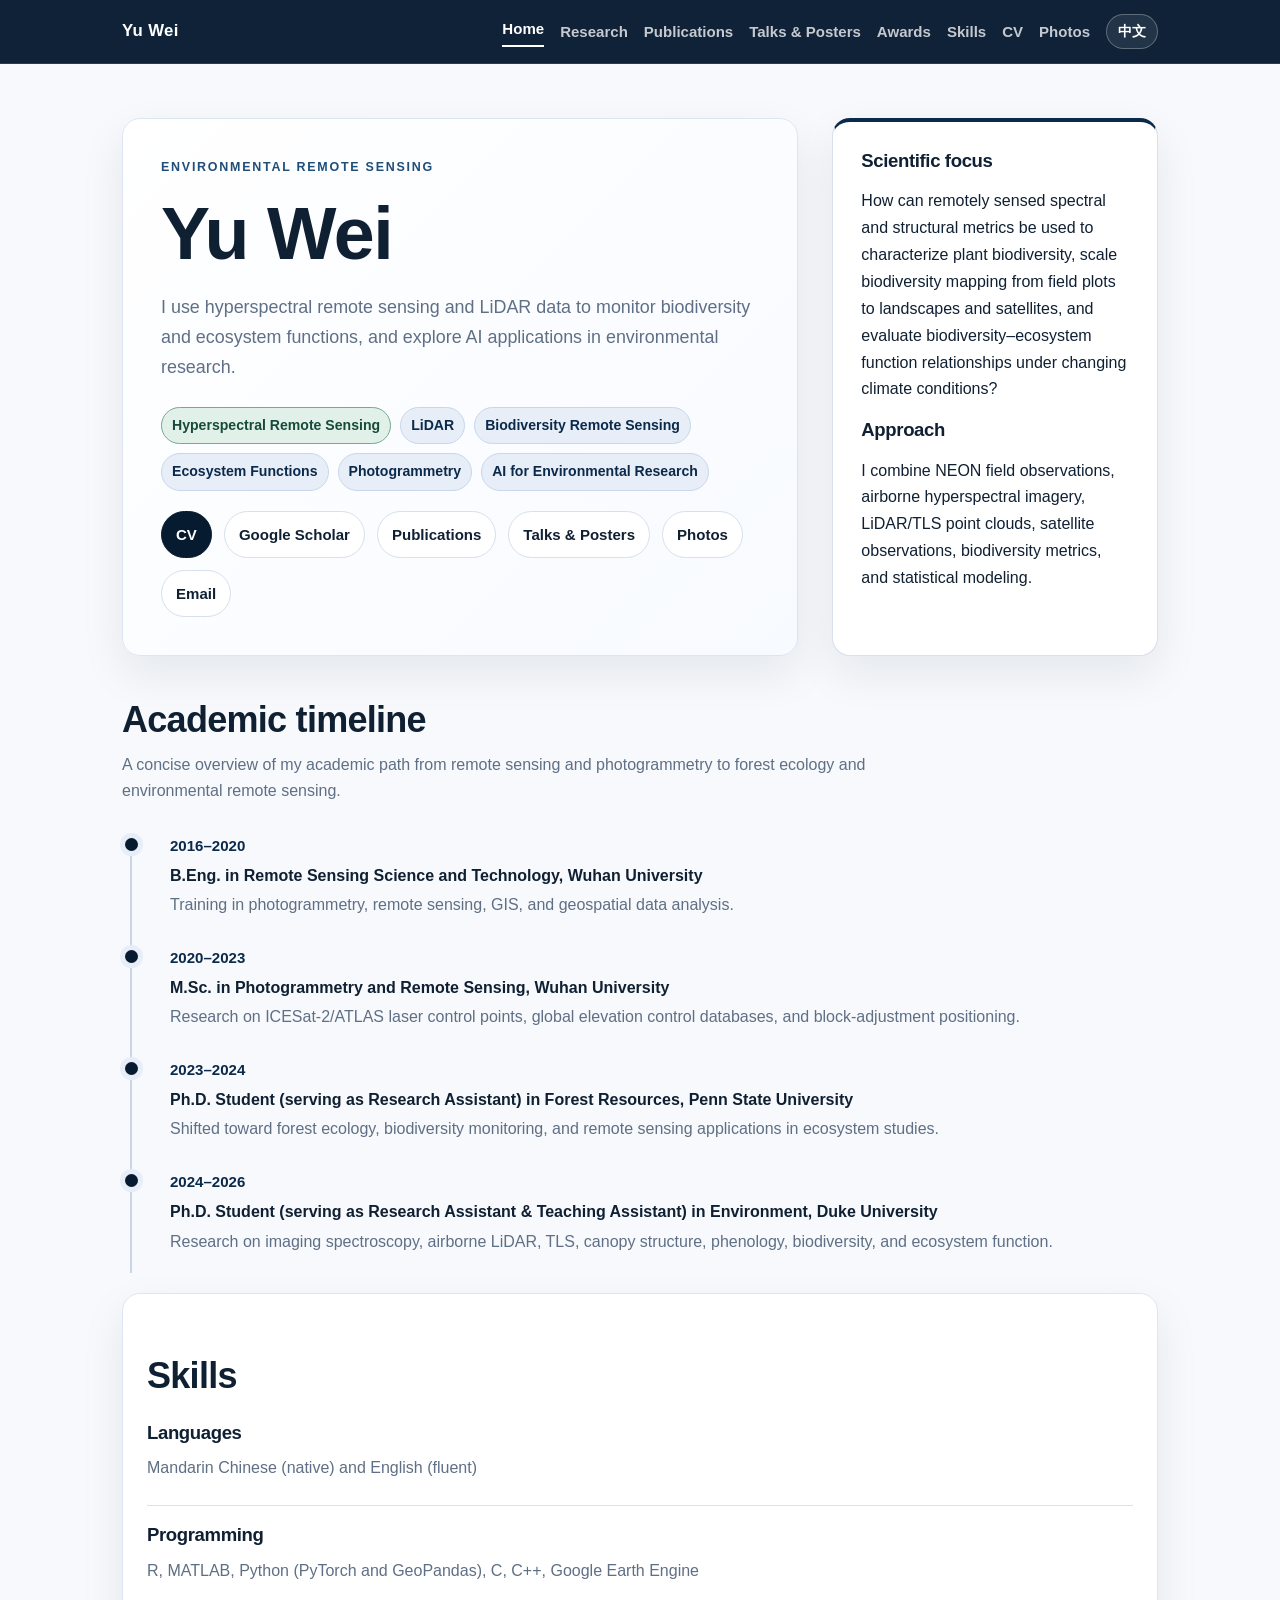
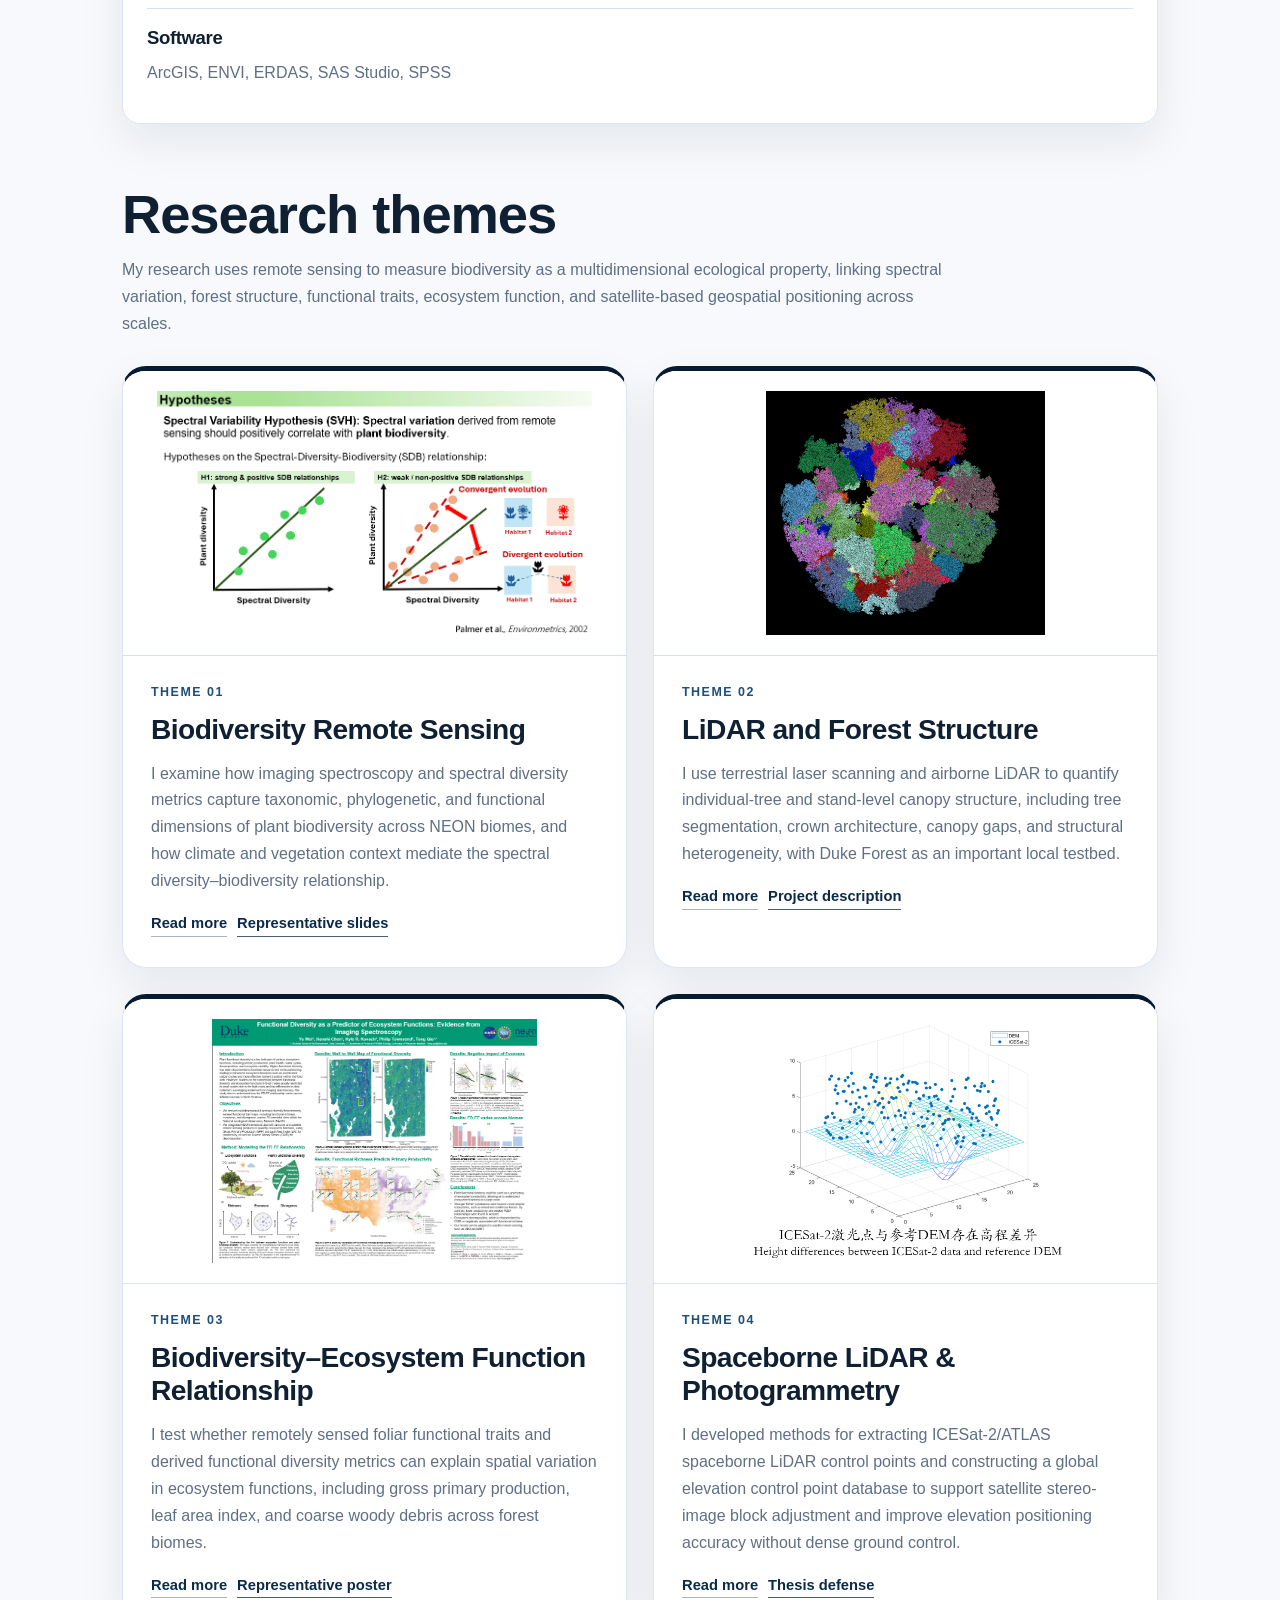
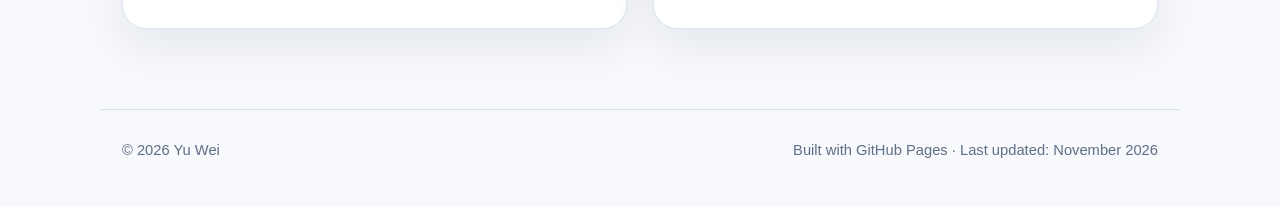
==== commit af06342f: "Update index.html" ====
--- a/index.html
+++ b/index.html
@@ -96,12 +96,12 @@
         <h1>Yu Wei</h1>
 
         <p class="subtitle" data-lang="en">
-          I use <strong>hyperspectral remote sensing</strong> and LiDAR data
+          I use hyperspectral remote sensing and LiDAR data
           to monitor biodiversity and ecosystem functions, and explore
           AI applications in environmental research.
         </p>
         <p class="subtitle" data-lang="zh">
-          我利用<strong>高光谱遥感</strong>与 LiDAR 数据监测生物多样性和生态系统功能，
+          我利用高光谱遥感与 LiDAR 数据监测生物多样性和生态系统功能，
           并探索人工智能在环境研究中的应用。
         </p>
 
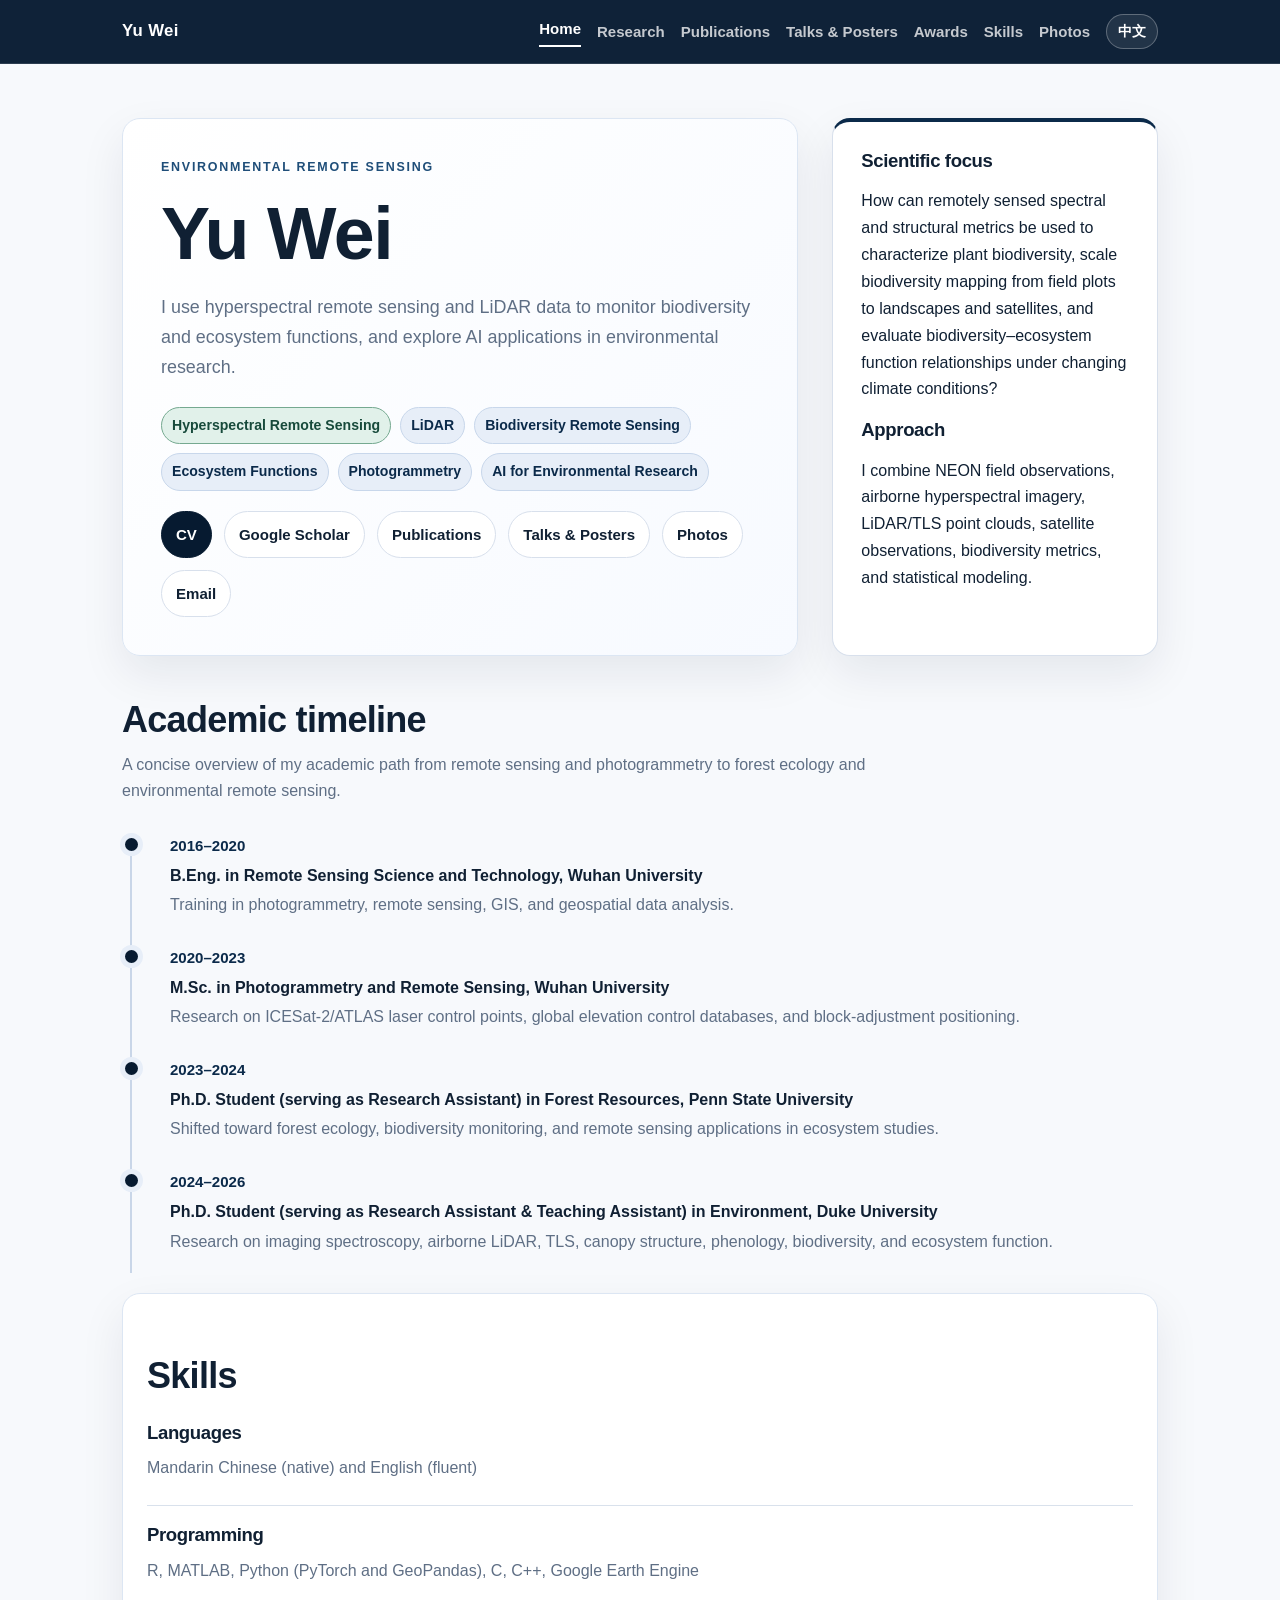
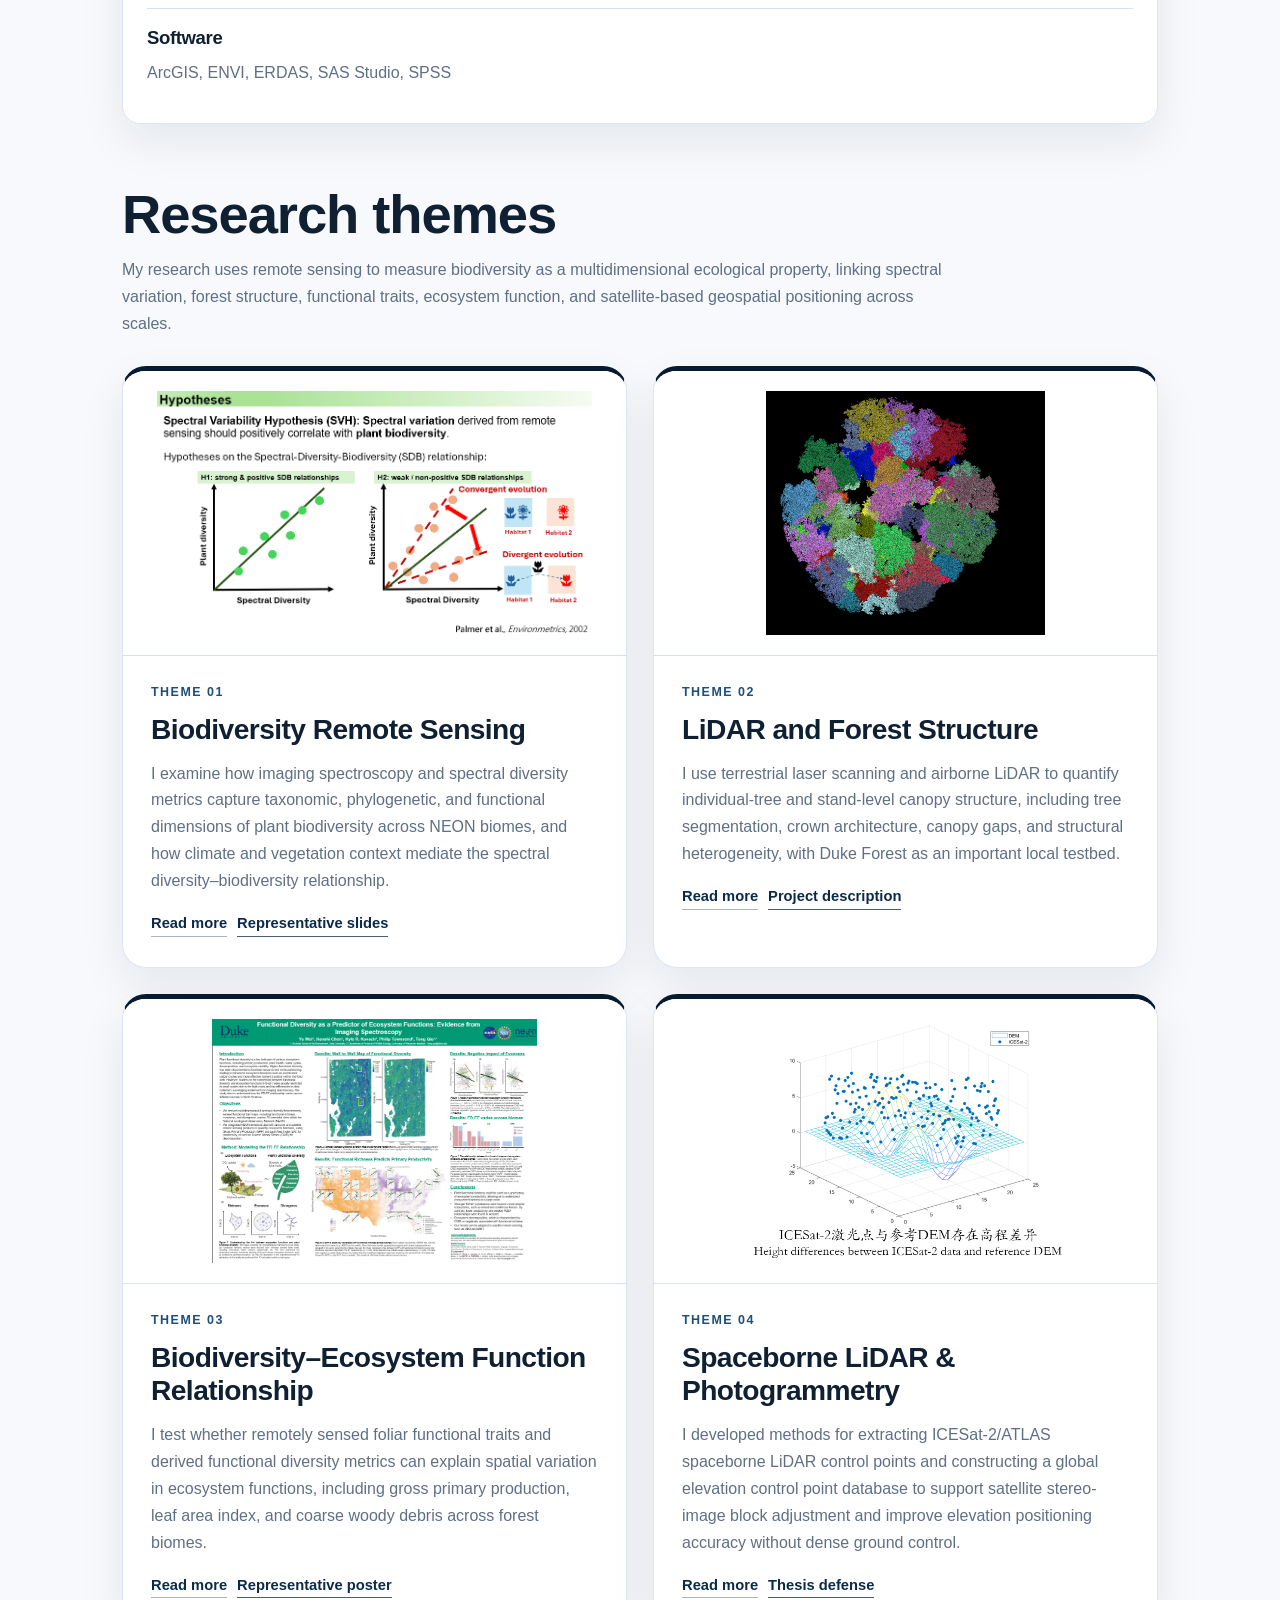
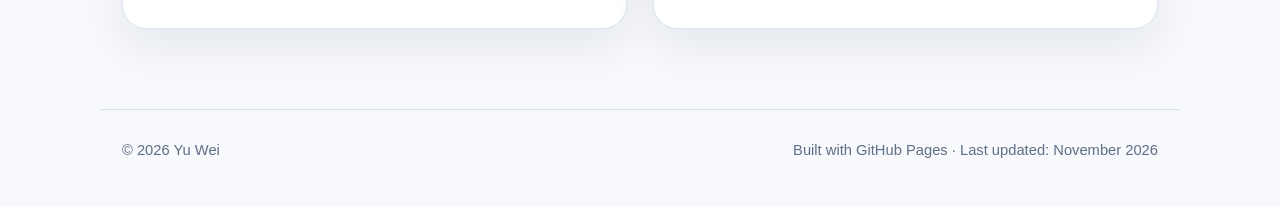
==== commit c82e1959: "Update index.html" ====
--- a/index.html
+++ b/index.html
@@ -65,8 +65,6 @@
           <span data-lang="en">Skills</span>
           <span data-lang="zh">技能</span>
         </a>
-
-        <a href="cv.html">CV</a>
 
         <a href="photos.html">
           <span data-lang="en">Photos</span>
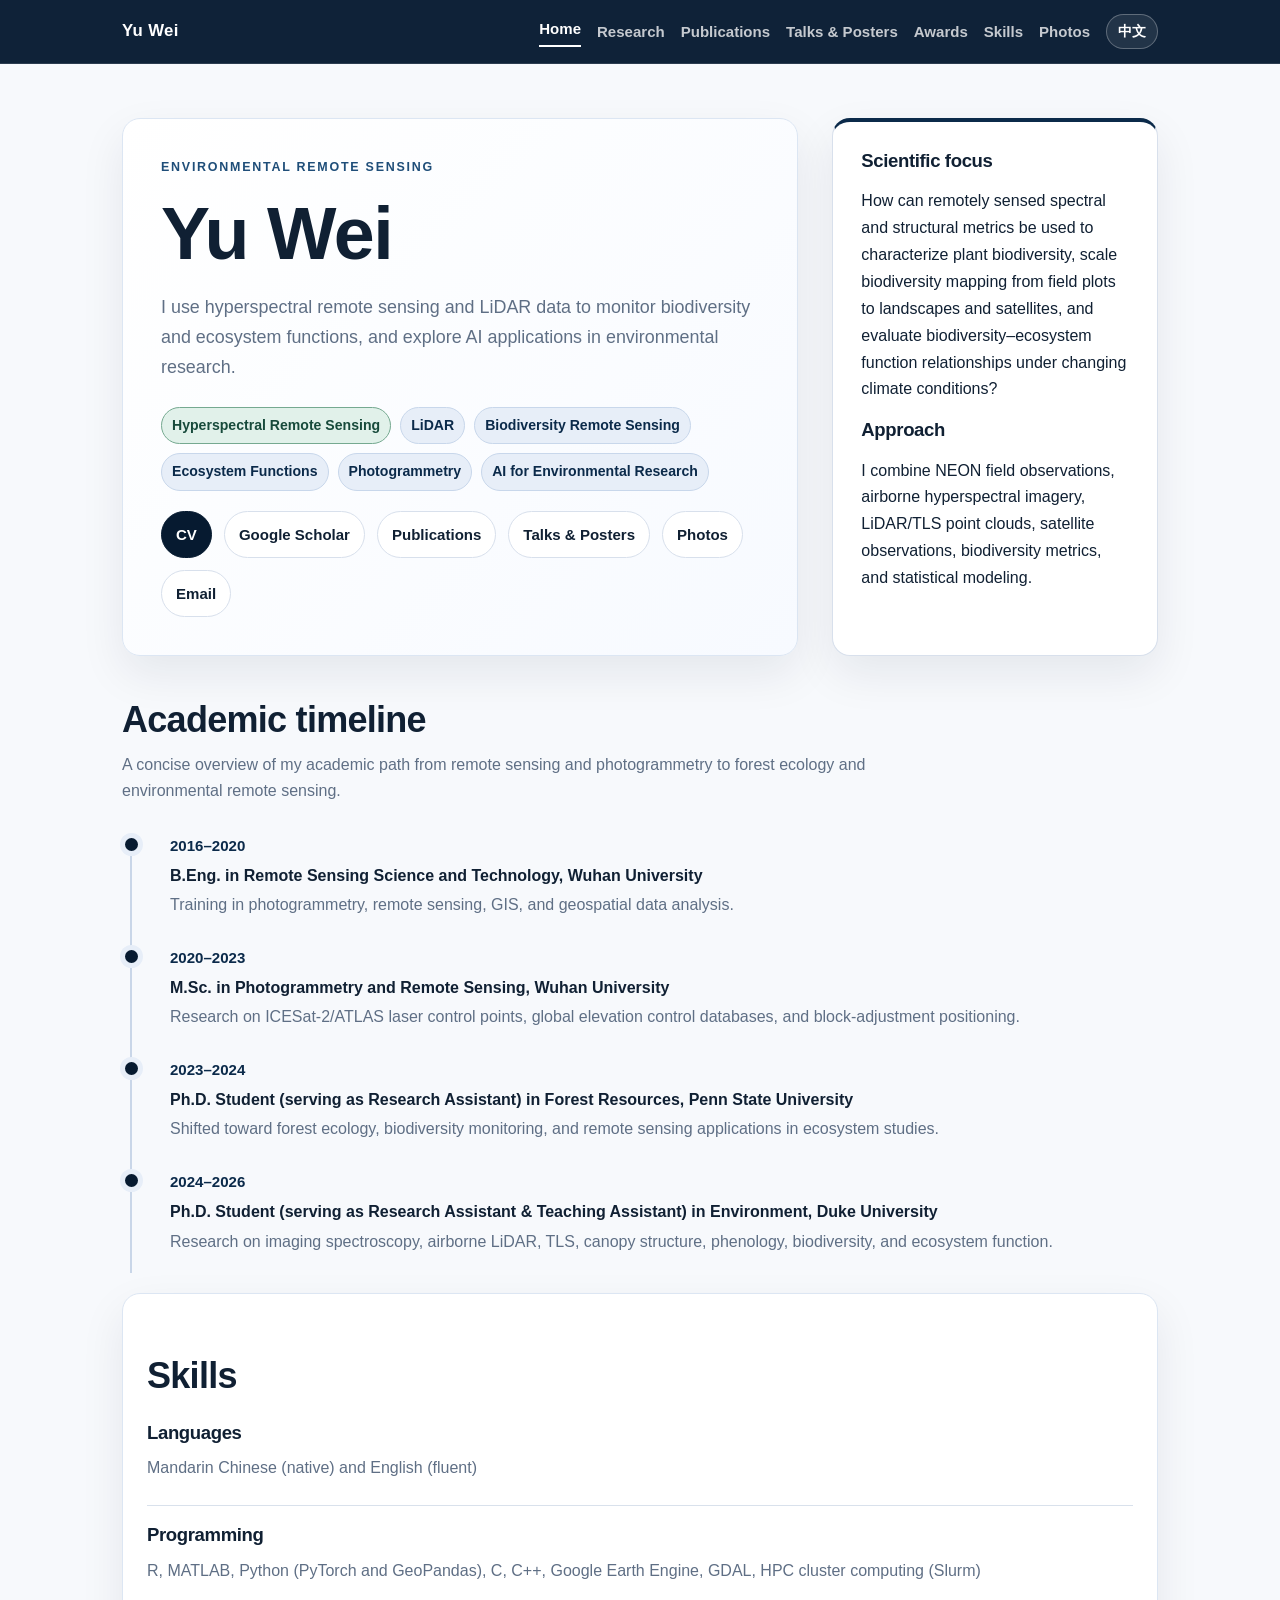
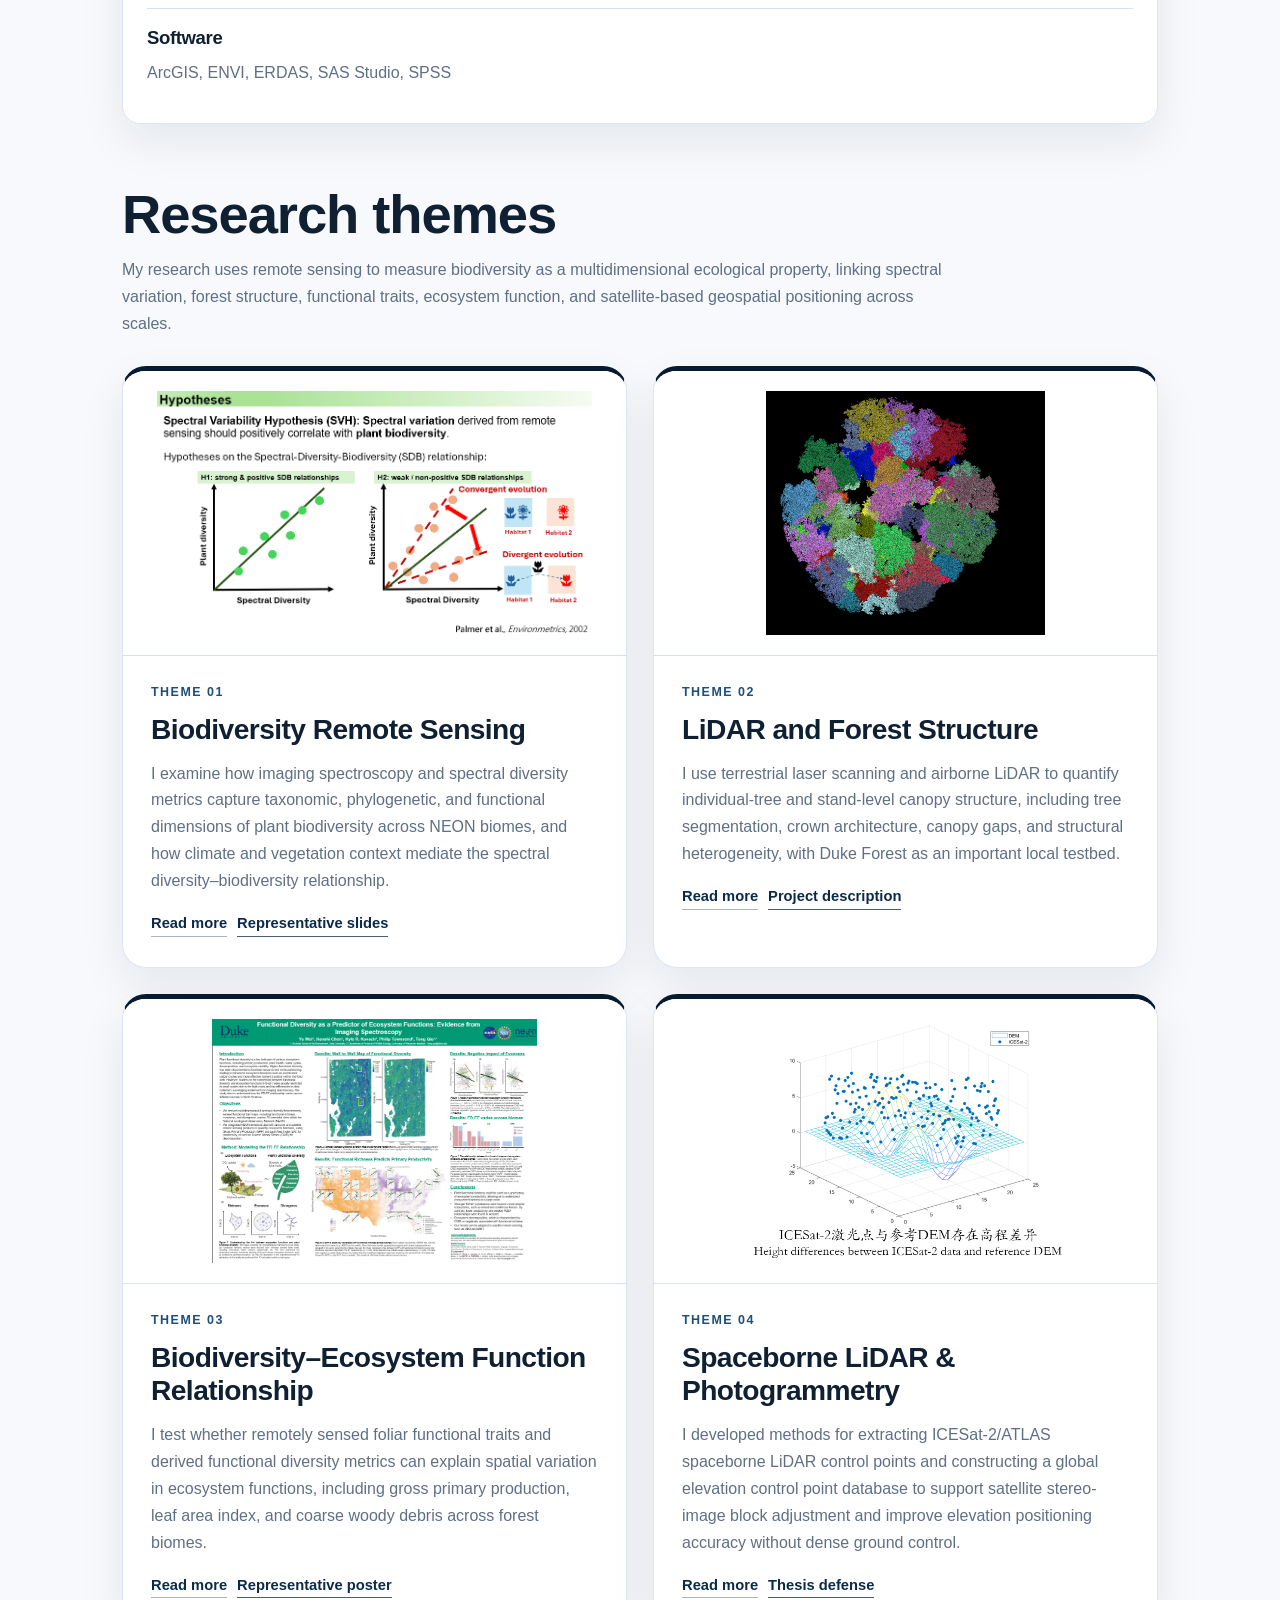
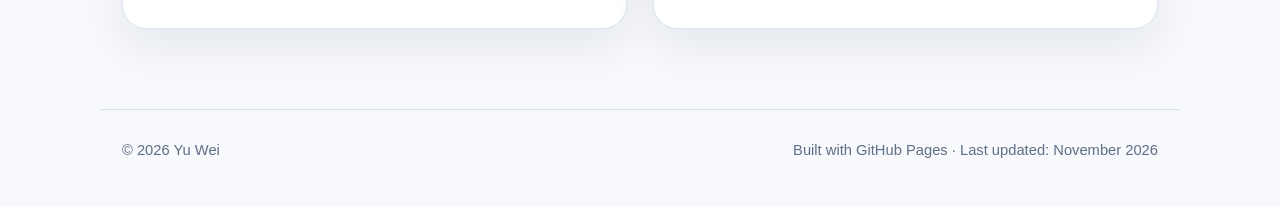
==== commit 37b9d7a9: "Update index.html" ====
--- a/index.html
+++ b/index.html
@@ -290,10 +290,10 @@
         <h3 data-lang="zh">编程</h3>
 
         <p data-lang="en">
-          R, MATLAB, Python (PyTorch and GeoPandas), C, C++, Google Earth Engine
+          R, MATLAB, Python (PyTorch and GeoPandas), C, C++, Google Earth Engine, GDAL, HPC cluster computing (Slurm)
         </p>
         <p data-lang="zh">
-          R、MATLAB、Python（PyTorch 和 GeoPandas）、C、C++、Google Earth Engine
+          R、MATLAB、Python（PyTorch 和 GeoPandas）、C、C++、Google Earth Engine, GDAL, HPC cluster computing (Slurm)
         </p>
       </div>
 
